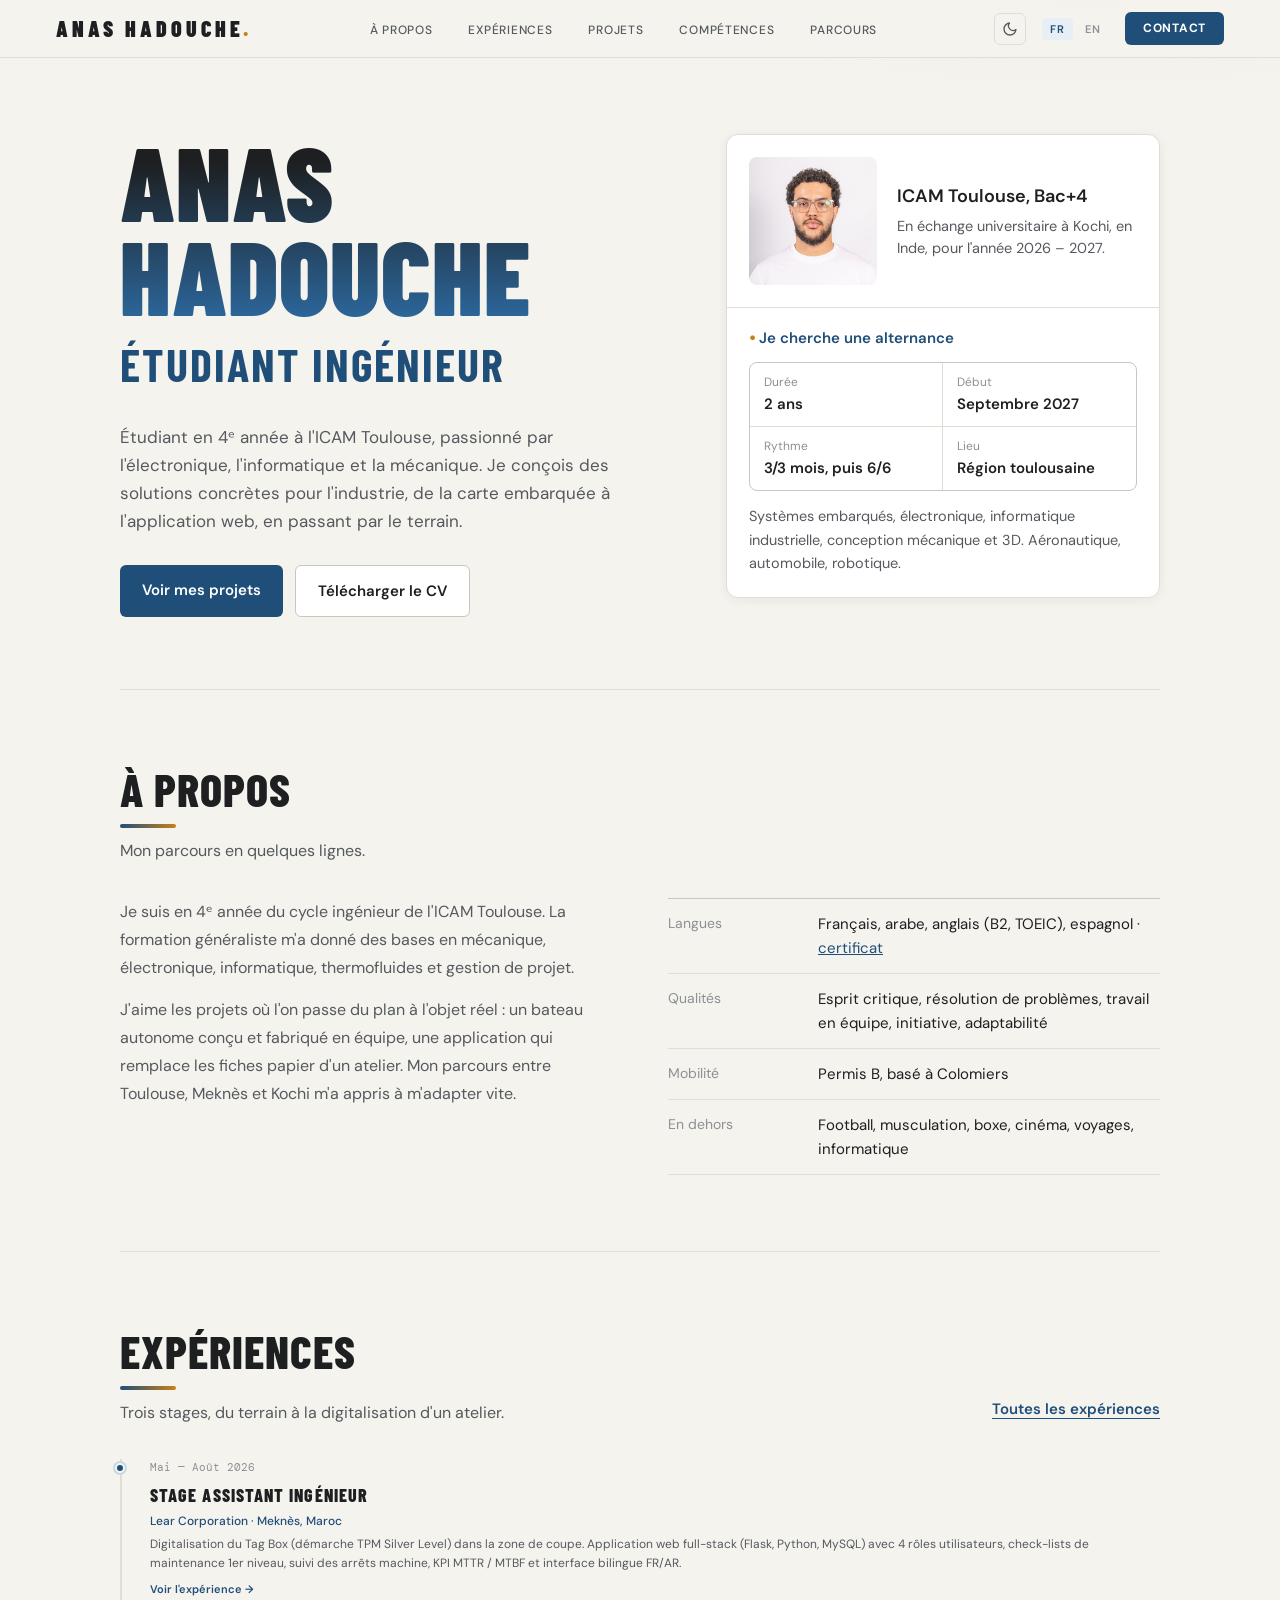
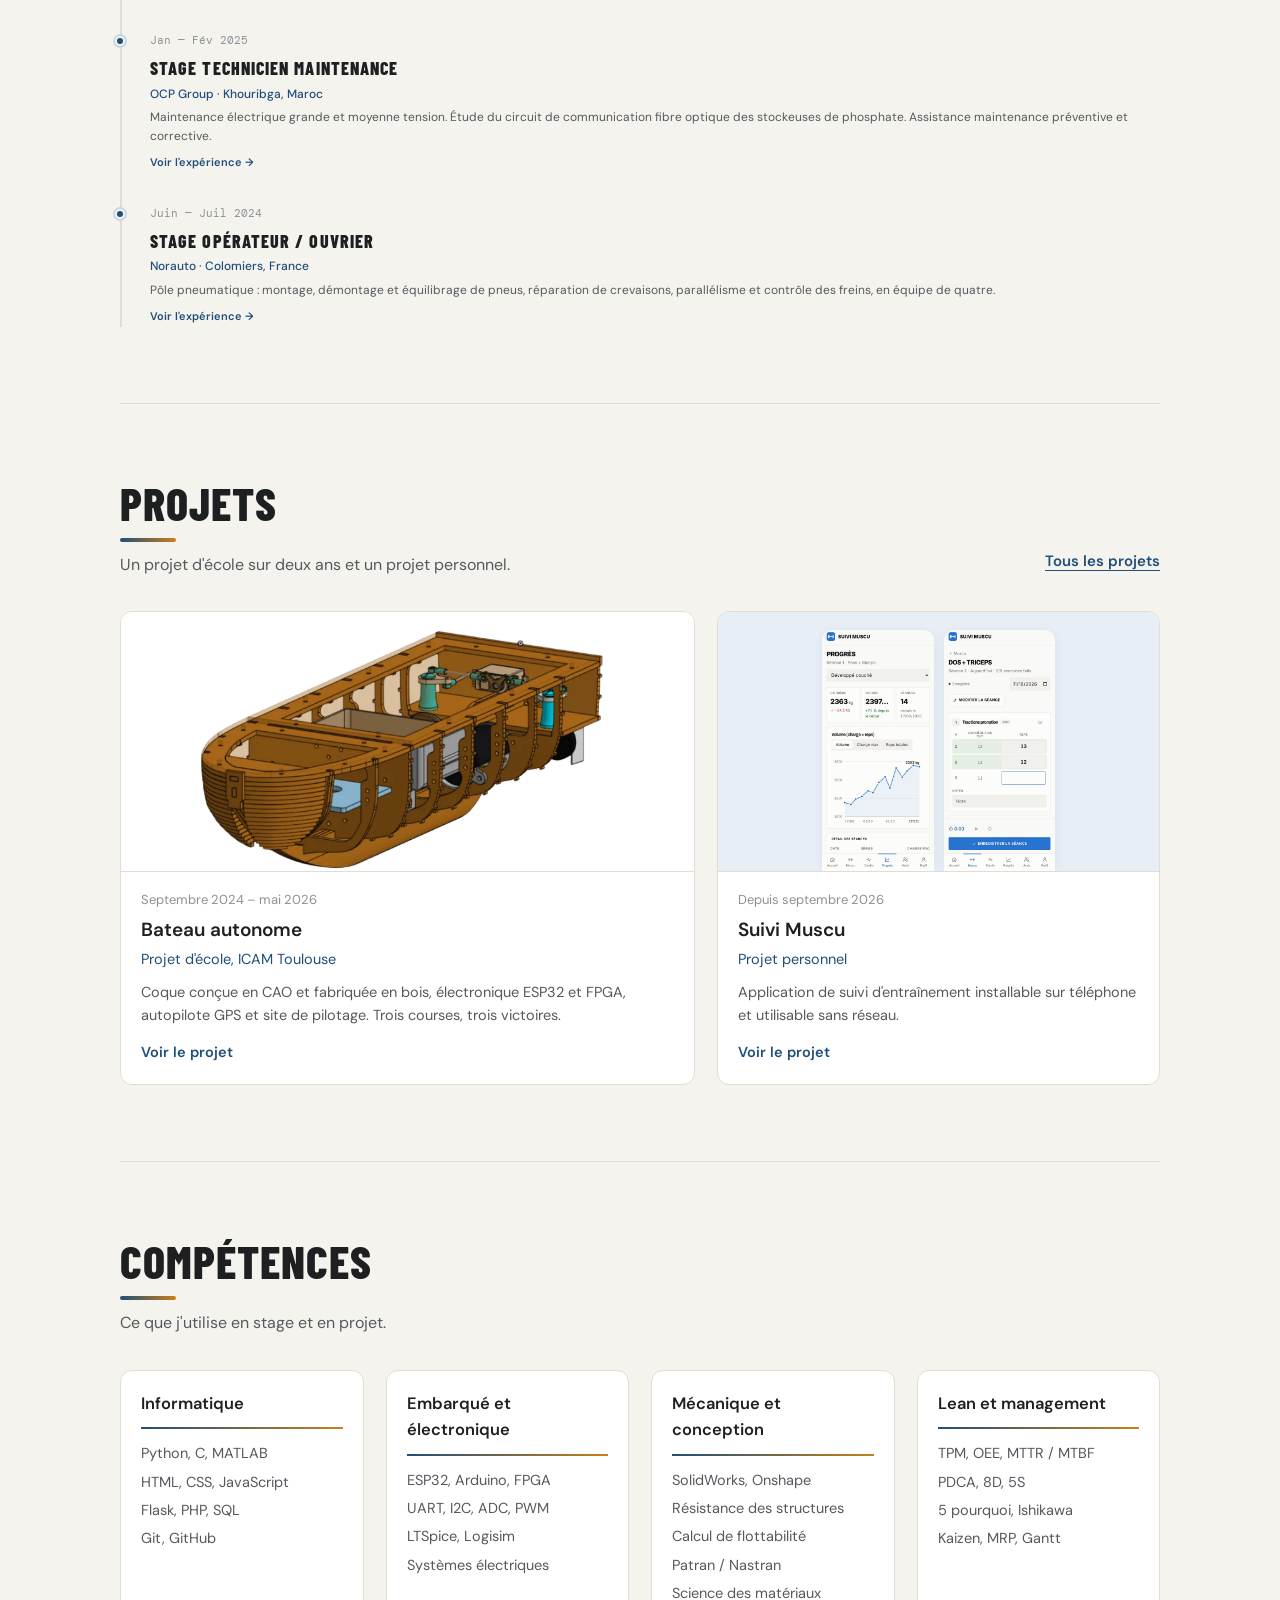
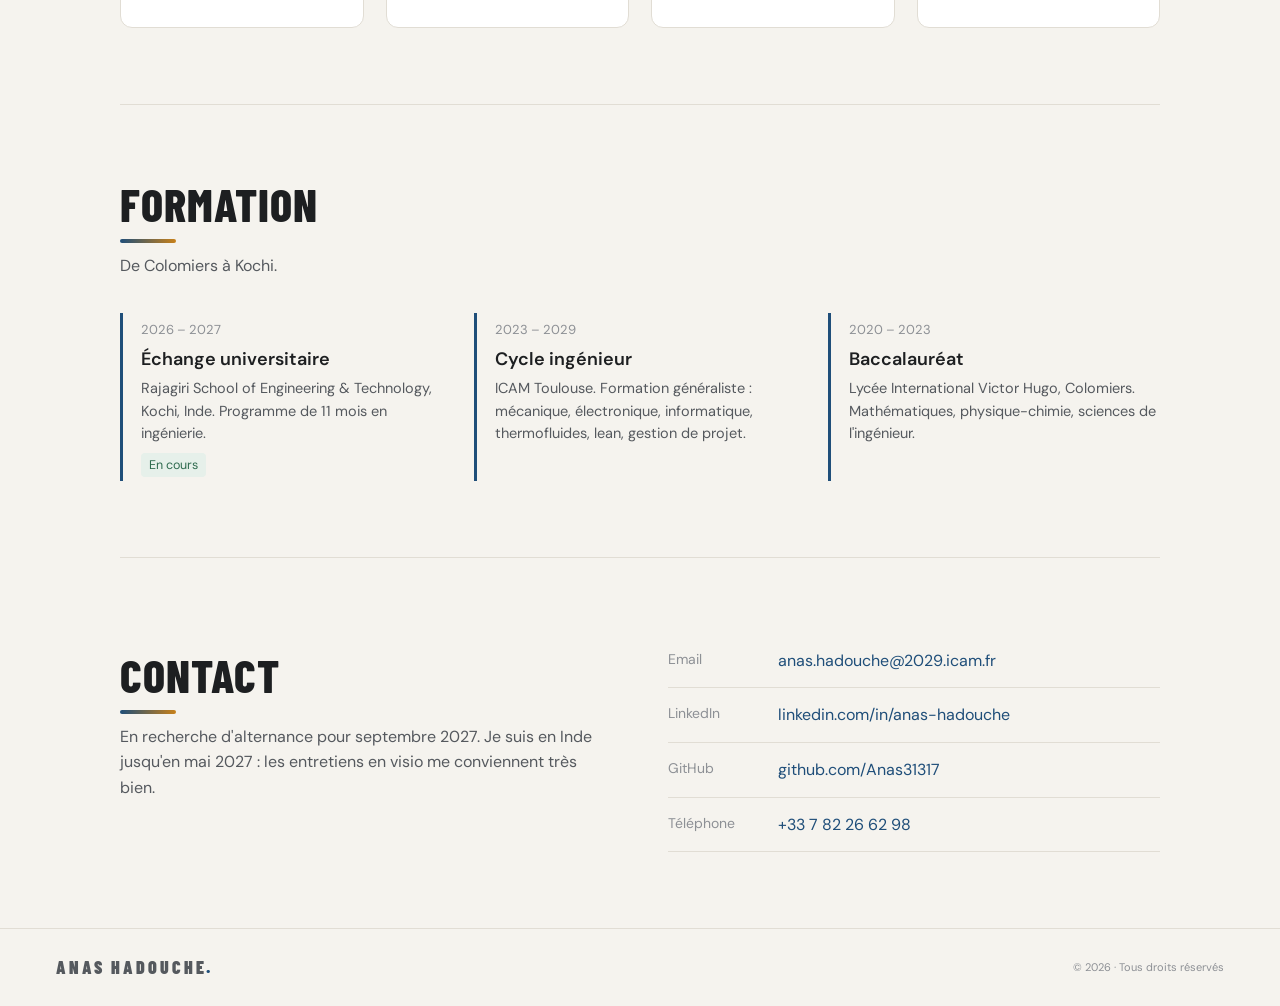
==== docs/index.html @ 3085130a "Accueil : nouvelle version de la feuille de style" ====
<!DOCTYPE html>
<html lang="fr">
<head>
  <meta charset="UTF-8">
  <meta name="viewport" content="width=device-width, initial-scale=1.0">
  <meta name="description" content="Portfolio d'Anas Hadouche — Étudiant ingénieur ICAM Toulouse, spécialisé en systèmes industriels, électronique embarquée et développement web.">
  <title>Anas Hadouche — Portfolio</title>
  <link rel="stylesheet" href="assets/style.css?v=202611180908">
  <script src="assets/theme.js?v=202611180908"></script>
</head>
<body>

<!-- ══════════════════════════════════════════
     NAV
══════════════════════════════════════════ -->
<nav>
  <a href="index.html" class="nav-logo">ANAS HADOUCHE<em>.</em></a>
  <ul class="nav-links">
    <li><a href="#about"    data-fr="À propos"     data-en="About">À propos</a></li>
    <li><a href="experiences.html" data-fr="Expériences" data-en="Experience">Expériences</a></li>
    <li><a href="projects.html" data-fr="Projets"  data-en="Projects">Projets</a></li>
    <li><a href="#skills"   data-fr="Compétences"  data-en="Skills">Compétences</a></li>
    <li><a href="#parcours" data-fr="Parcours"      data-en="Background">Parcours</a></li>
  </ul>
  <div class="nav-right">
    <button class="nav-theme" type="button" onclick="toggleTheme()" aria-label="Mode clair ou sombre" title="Mode clair / sombre">
      <svg class="i-moon" width="16" height="16" viewBox="0 0 24 24" fill="none" stroke="currentColor" stroke-width="2" stroke-linecap="round" stroke-linejoin="round" aria-hidden="true"><path d="M21 12.8A9 9 0 1 1 11.2 3a7 7 0 0 0 9.8 9.8z"/></svg>
      <svg class="i-sun" width="16" height="16" viewBox="0 0 24 24" fill="none" stroke="currentColor" stroke-width="2" stroke-linecap="round" stroke-linejoin="round" aria-hidden="true"><circle cx="12" cy="12" r="4"/><path d="M12 2v2M12 20v2M4.9 4.9l1.4 1.4M17.7 17.7l1.4 1.4M2 12h2M20 12h2M4.9 19.1l1.4-1.4M17.7 6.3l1.4-1.4"/></svg>
    </button>
    <div class="nav-lang">
      <button class="active" onclick="setLang('fr')">FR</button>
      <button onclick="setLang('en')">EN</button>
    </div>
    <a href="#contact" class="nav-cta" data-fr="Contact" data-en="Contact">Contact</a>
  </div>
</nav>


<!-- ══════════════════════════════════════════
     HERO
══════════════════════════════════════════ -->
<div class="p-wrap">
  <header class="p-hero">
    <div>
      <h1 class="p-name">ANAS<br>HADOUCHE</h1>
      <div class="p-role" data-fr="ÉTUDIANT INGÉNIEUR" data-en="ENGINEERING STUDENT">ÉTUDIANT INGÉNIEUR</div>
      <p class="p-desc" data-fr="Étudiant en 4ᵉ année à l'ICAM Toulouse, passionné par l'électronique, l'informatique et la mécanique. Je conçois des solutions concrètes pour l'industrie, de la carte embarquée à l'application web, en passant par le terrain." data-en="4th-year engineering student at ICAM Toulouse, passionate about electronics, IT and mechanical engineering. I build practical solutions for industry, from embedded boards to web applications and hands-on fieldwork.">Étudiant en 4ᵉ année à l'ICAM Toulouse, passionné par l'électronique, l'informatique et la mécanique. Je conçois des solutions concrètes pour l'industrie, de la carte embarquée à l'application web, en passant par le terrain.</p>
      <div class="p-btns">
        <a class="p-btn main" href="#projets" data-fr="Voir mes projets" data-en="See my projects">Voir mes projets</a>
        <a class="p-btn sec" href="assets/pdf/cv_anas_hadouche.pdf" download data-fr="Télécharger le CV" data-en="Download CV">Télécharger le CV</a>
      </div>
    </div>

    <aside class="p-card">
      <div class="p-card-top">
        <img src="assets/img/picture_anas_hadouche.png" alt="Anas Hadouche">
        <div>
          <h3 data-fr="ICAM Toulouse, Bac+4" data-en="ICAM Toulouse, 4th year">ICAM Toulouse, Bac+4</h3>
          <p data-fr="En échange universitaire à Kochi, en Inde, pour l'année 2026 – 2027." data-en="On a university exchange in Kochi, India, for the 2026 – 2027 academic year.">En échange universitaire à Kochi, en Inde, pour l'année 2026 – 2027.</p>
        </div>
      </div>
      <div class="p-search">
        <h4 data-fr="Je cherche une alternance" data-en="Looking for a work-study position">Je cherche une alternance</h4>
        <div class="p-specs">
          <div><small data-fr="Durée" data-en="Duration">Durée</small><b data-fr="2 ans" data-en="2 years">2 ans</b></div>
          <div><small data-fr="Début" data-en="Start">Début</small><b data-fr="Septembre 2027" data-en="September 2027">Septembre 2027</b></div>
          <div><small data-fr="Rythme" data-en="Rhythm">Rythme</small><b data-fr="3/3 mois, puis 6/6" data-en="3/3 months, then 6/6">3/3 mois, puis 6/6</b></div>
          <div><small data-fr="Lieu" data-en="Location">Lieu</small><b data-fr="Région toulousaine" data-en="Toulouse area">Région toulousaine</b></div>
        </div>
        <p class="p-domains" data-fr="Systèmes embarqués, électronique, informatique industrielle, conception mécanique et 3D. Aéronautique, automobile, robotique." data-en="Embedded systems, electronics, industrial IT, mechanical design and 3D modelling. Aerospace, automotive, robotics.">Systèmes embarqués, électronique, informatique industrielle, conception mécanique et 3D. Aéronautique, automobile, robotique.</p>
      </div>
    </aside>
  </header>

  <!-- À PROPOS -->
  <section class="p-sec" id="about">
    <h2 data-fr="À PROPOS" data-en="ABOUT ME">À PROPOS</h2>
    <p class="lead" data-fr="Mon parcours en quelques lignes." data-en="My background in a few lines.">Mon parcours en quelques lignes.</p>
    <div class="p-about">
      <div>
        <p data-fr="Je suis en 4ᵉ année du cycle ingénieur de l'ICAM Toulouse. La formation généraliste m'a donné des bases en mécanique, électronique, informatique, thermofluides et gestion de projet." data-en="I am in the 4th year of the engineering programme at ICAM Toulouse. This general engineering course has given me foundations in mechanics, electronics, IT, thermo-fluids and project management.">Je suis en 4ᵉ année du cycle ingénieur de l'ICAM Toulouse. La formation généraliste m'a donné des bases en mécanique, électronique, informatique, thermofluides et gestion de projet.</p>
        <p data-fr="J'aime les projets où l'on passe du plan à l'objet réel : un bateau autonome conçu et fabriqué en équipe, une application qui remplace les fiches papier d'un atelier. Mon parcours entre Toulouse, Meknès et Kochi m'a appris à m'adapter vite." data-en="I enjoy projects that go from the drawing to the real object: an autonomous boat designed and built as a team, an app that replaces the paper forms of a workshop. Living between Toulouse, Meknès and Kochi has taught me to adapt quickly.">J'aime les projets où l'on passe du plan à l'objet réel : un bateau autonome conçu et fabriqué en équipe, une application qui remplace les fiches papier d'un atelier. Mon parcours entre Toulouse, Meknès et Kochi m'a appris à m'adapter vite.</p>
      </div>
      <div class="p-facts">
        <div><small data-fr="Langues" data-en="Languages">Langues</small><span><span data-fr="Français, arabe, anglais (B2, TOEIC), espagnol" data-en="French, Arabic, English (B2, TOEIC), Spanish">Français, arabe, anglais (B2, TOEIC), espagnol</span> · <a href="assets/pdf/toeic_anas_hadouche.pdf" target="_blank" rel="noopener" data-fr="certificat" data-en="certificate">certificat</a></span></div>
        <div><small data-fr="Qualités" data-en="Strengths">Qualités</small><span data-fr="Esprit critique, résolution de problèmes, travail en équipe, initiative, adaptabilité" data-en="Critical thinking, problem-solving, teamwork, initiative, adaptability">Esprit critique, résolution de problèmes, travail en équipe, initiative, adaptabilité</span></div>
        <div><small data-fr="Mobilité" data-en="Mobility">Mobilité</small><span data-fr="Permis B, basé à Colomiers" data-en="Driving licence, based in Colomiers">Permis B, basé à Colomiers</span></div>
        <div><small data-fr="En dehors" data-en="Outside work">En dehors</small><span data-fr="Football, musculation, boxe, cinéma, voyages, informatique" data-en="Football, weight training, boxing, cinema, travel, computing">Football, musculation, boxe, cinéma, voyages, informatique</span></div>
      </div>
    </div>
  </section>

  <!-- EXPÉRIENCES -->
  <section class="p-sec" id="experiences">
    <div class="p-sec-head">
      <div><h2 data-fr="EXPÉRIENCES" data-en="EXPERIENCE">EXPÉRIENCES</h2><p class="lead" data-fr="Trois stages, du terrain à la digitalisation d'un atelier." data-en="Three internships, from the shop floor to digitalising a workshop.">Trois stages, du terrain à la digitalisation d'un atelier.</p></div>
      <a class="p-more" href="experiences.html" data-fr="Toutes les expériences" data-en="All experiences">Toutes les expériences</a>
    </div>
    <div class="timeline">

    <div class="tl-item">
      <div class="tl-dot"></div>
      <div class="tl-date" data-fr="Mai — Août 2026" data-en="May — August 2026">Mai — Août 2026</div>
      <div class="tl-title" data-fr="Stage assistant ingénieur" data-en="Assistant Engineer Internship">Stage assistant ingénieur</div>
      <div class="tl-org"><a href="https://www.lear.com/" target="_blank" rel="noopener" class="tl-org-link">Lear Corporation</a> · Meknès, Maroc</div>
      <div class="tl-desc" data-fr="Digitalisation du Tag Box (démarche TPM Silver Level) dans la zone de coupe. Application web full-stack (Flask, Python, MySQL) avec 4 rôles utilisateurs, check-lists de maintenance 1er niveau, suivi des arrêts machine, KPI MTTR / MTBF et interface bilingue FR/AR." data-en="Tag Box digitalisation (TPM Silver Level) in the cutting zone. Full-stack web app (Flask, Python, MySQL) with 4 user roles, first-level maintenance checklists, machine downtime tracking, MTTR / MTBF KPIs and a bilingual FR/AR interface.">Digitalisation du Tag Box (démarche TPM Silver Level) dans la zone de coupe. Application web full-stack (Flask, Python, MySQL) avec 4 rôles utilisateurs, check-lists de maintenance 1er niveau, suivi des arrêts machine, KPI MTTR / MTBF et interface bilingue FR/AR.</div>
      <a href="projects/tag-box.html" class="tl-link" data-fr="Voir l'expérience →" data-en="See experience →">Voir l'expérience →</a>
    </div>

    <div class="tl-item">
      <div class="tl-dot"></div>
      <div class="tl-date" data-fr="Jan — Fév 2025" data-en="Jan — Feb 2025">Jan — Fév 2025</div>
      <div class="tl-title" data-fr="Stage technicien maintenance" data-en="Maintenance Technician Internship">Stage technicien maintenance</div>
      <div class="tl-org"><a href="https://www.ocpgroup.ma/" target="_blank" rel="noopener" class="tl-org-link">OCP Group</a> · Khouribga, Maroc</div>
      <div class="tl-desc" data-fr="Maintenance électrique grande et moyenne tension. Étude du circuit de communication fibre optique des stockeuses de phosphate. Assistance maintenance préventive et corrective." data-en="High and medium voltage electrical maintenance. Study of the fibre-optic communication circuit for phosphate storage facilities. Preventive and corrective maintenance support.">Maintenance électrique grande et moyenne tension. Étude du circuit de communication fibre optique des stockeuses de phosphate. Assistance maintenance préventive et corrective.</div>
      <a href="projects/ocp.html" class="tl-link" data-fr="Voir l'expérience →" data-en="See experience →">Voir l'expérience →</a>
    </div>

    <div class="tl-item">
      <div class="tl-dot"></div>
      <div class="tl-date" data-fr="Juin — Juil 2024" data-en="Jun — Jul 2024">Juin — Juil 2024</div>
      <div class="tl-title" data-fr="Stage opérateur / ouvrier" data-en="Operator / Worker Internship">Stage opérateur / ouvrier</div>
      <div class="tl-org"><a href="https://www.norauto.fr/" target="_blank" rel="noopener" class="tl-org-link">Norauto</a> · Colomiers, France</div>
      <div class="tl-desc" data-fr="Pôle pneumatique : montage, démontage et équilibrage de pneus, réparation de crevaisons, parallélisme et contrôle des freins, en équipe de quatre." data-en="Tyre department: fitting, removing and balancing tyres, puncture repairs, wheel alignment and brake checks, in a team of four.">Pôle pneumatique : montage, démontage et équilibrage de pneus, réparation de crevaisons, parallélisme et contrôle des freins, en équipe de quatre.</div>
      <a href="projects/norauto.html" class="tl-link" data-fr="Voir l'expérience →" data-en="See experience →">Voir l'expérience →</a>
    </div>

  </div>
  </section>

  <!-- PROJETS -->
  <section class="p-sec" id="projets">
    <div class="p-sec-head">
      <div><h2 data-fr="PROJETS" data-en="PROJECTS">PROJETS</h2><p class="lead" data-fr="Un projet d'école sur deux ans et un projet personnel." data-en="A two-year school project and a personal project.">Un projet d'école sur deux ans et un projet personnel.</p></div>
      <a class="p-more" href="projects.html" data-fr="Tous les projets" data-en="All projects">Tous les projets</a>
    </div>
    <div class="p-grid two">
      <a class="p-item" href="projects/bateau.html">
        <div class="img img-cao"><img src="assets/img/bateau/boat_cao_skeleton_full.png" alt="Modèle CAO du bateau autonome"></div>
        <div class="body">
          <span class="date" data-fr="Septembre 2024 – mai 2026" data-en="September 2024 – May 2026">Septembre 2024 – mai 2026</span>
          <h3>Bateau autonome</h3>
          <span class="org" data-fr="Projet d'école, ICAM Toulouse" data-en="School project, ICAM Toulouse">Projet d'école, ICAM Toulouse</span>
          <p data-fr="Coque conçue en CAO et fabriquée en bois, électronique ESP32 et FPGA, autopilote GPS et site de pilotage. Trois courses, trois victoires." data-en="Hull designed in CAD and built in wood, ESP32 and FPGA electronics, GPS autopilot and control website. Three races, three wins.">Coque conçue en CAO et fabriquée en bois, électronique ESP32 et FPGA, autopilote GPS et site de pilotage. Trois courses, trois victoires.</p>
          <span class="go" data-fr="Voir le projet" data-en="See the project">Voir le projet</span>
        </div>
      </a>
      <a class="p-item" href="projects/suivi-muscu.html">
        <div class="img img-phones"><img src="assets/img/muscu/muscu_progression.jpg" alt="Écran de progression de Suivi Muscu"><img src="assets/img/muscu/muscu_seance.jpg" alt="Écran de séance de Suivi Muscu"></div>
        <div class="body">
          <span class="date" data-fr="Depuis septembre 2026" data-en="Since September 2026">Depuis septembre 2026</span>
          <h3>Suivi Muscu</h3>
          <span class="org" data-fr="Projet personnel" data-en="Personal project">Projet personnel</span>
          <p data-fr="Application de suivi d'entraînement installable sur téléphone et utilisable sans réseau." data-en="Workout tracking app that installs on a phone and works offline.">Application de suivi d'entraînement installable sur téléphone et utilisable sans réseau.</p>
          <span class="go" data-fr="Voir le projet" data-en="See the project">Voir le projet</span>
        </div>
      </a>
    </div>
  </section>

  <!-- COMPÉTENCES -->
  <section class="p-sec" id="skills">
    <h2 data-fr="COMPÉTENCES" data-en="SKILLS">COMPÉTENCES</h2>
    <p class="lead" data-fr="Ce que j'utilise en stage et en projet." data-en="What I use in internships and projects.">Ce que j'utilise en stage et en projet.</p>
    <div class="p-skills">
      <div class="p-skill"><h3 data-fr="Informatique" data-en="Computing">Informatique</h3><ul><li>Python, C, MATLAB</li><li>HTML, CSS, JavaScript</li><li>Flask, PHP, SQL</li><li>Git, GitHub</li></ul></div>
      <div class="p-skill"><h3 data-fr="Embarqué et électronique" data-en="Embedded and electronics">Embarqué et électronique</h3><ul><li>ESP32, Arduino, FPGA</li><li>UART, I2C, ADC, PWM</li><li>LTSpice, Logisim</li><li data-fr="Systèmes électriques" data-en="Electrical systems">Systèmes électriques</li></ul></div>
      <div class="p-skill"><h3 data-fr="Mécanique et conception" data-en="Mechanics and design">Mécanique et conception</h3><ul><li>SolidWorks, Onshape</li><li data-fr="Résistance des structures" data-en="Structural analysis">Résistance des structures</li><li data-fr="Calcul de flottabilité" data-en="Buoyancy calculation">Calcul de flottabilité</li><li>Patran / Nastran</li><li data-fr="Science des matériaux" data-en="Materials science">Science des matériaux</li></ul></div>
      <div class="p-skill"><h3 data-fr="Lean et management" data-en="Lean and management">Lean et management</h3><ul><li>TPM, OEE, MTTR / MTBF</li><li>PDCA, 8D, 5S</li><li data-fr="5 pourquoi, Ishikawa" data-en="5 Whys, Ishikawa">5 pourquoi, Ishikawa</li><li>Kaizen, MRP, Gantt</li></ul></div>
    </div>
  </section>

  <!-- FORMATION -->
  <section class="p-sec" id="parcours">
    <h2 data-fr="FORMATION" data-en="EDUCATION">FORMATION</h2>
    <p class="lead" data-fr="De Colomiers à Kochi." data-en="From Colomiers to Kochi.">De Colomiers à Kochi.</p>
    <div class="p-edu">
      <div><span class="date">2026 – 2027</span><h3 data-fr="Échange universitaire" data-en="University exchange">Échange universitaire</h3><p data-fr="Rajagiri School of Engineering &amp; Technology, Kochi, Inde. Programme de 11 mois en ingénierie." data-en="Rajagiri School of Engineering &amp; Technology, Kochi, India. 11-month engineering programme.">Rajagiri School of Engineering &amp; Technology, Kochi, Inde. Programme de 11 mois en ingénierie.</p><span class="now" data-fr="En cours" data-en="Ongoing">En cours</span></div>
      <div><span class="date">2023 – 2029</span><h3 data-fr="Cycle ingénieur" data-en="Engineering degree">Cycle ingénieur</h3><p data-fr="ICAM Toulouse. Formation généraliste : mécanique, électronique, informatique, thermofluides, lean, gestion de projet." data-en="ICAM Toulouse. General engineering: mechanics, electronics, IT, thermo-fluids, lean, project management.">ICAM Toulouse. Formation généraliste : mécanique, électronique, informatique, thermofluides, lean, gestion de projet.</p></div>
      <div><span class="date">2020 – 2023</span><h3 data-fr="Baccalauréat" data-en="Baccalaureate">Baccalauréat</h3><p data-fr="Lycée International Victor Hugo, Colomiers. Mathématiques, physique-chimie, sciences de l'ingénieur." data-en="Lycée International Victor Hugo, Colomiers. Maths, physics-chemistry, engineering science.">Lycée International Victor Hugo, Colomiers. Mathématiques, physique-chimie, sciences de l'ingénieur.</p></div>
    </div>
  </section>

  <!-- CONTACT -->
  <section class="p-sec" id="contact">
    <div class="p-contact">
      <div><h2 data-fr="CONTACT" data-en="CONTACT">CONTACT</h2><p class="lead" data-fr="En recherche d'alternance pour septembre 2027. Je suis en Inde jusqu'en mai 2027 : les entretiens en visio me conviennent très bien." data-en="Looking for a work-study position from September 2027. I am in India until May 2027, so video interviews suit me perfectly.">En recherche d'alternance pour septembre 2027. Je suis en Inde jusqu'en mai 2027 : les entretiens en visio me conviennent très bien.</p></div>
      <ul>
        <li><small>Email</small><a href="mailto:anas.hadouche@2029.icam.fr">anas.hadouche@2029.icam.fr</a></li>
        <li><small>LinkedIn</small><a href="https://www.linkedin.com/in/anas-hadouche/" target="_blank" rel="noopener">linkedin.com/in/anas-hadouche</a></li>
        <li><small>GitHub</small><a href="https://github.com/Anas31317" target="_blank" rel="noopener">github.com/Anas31317</a></li>
        <li><small data-fr="Téléphone" data-en="Phone">Téléphone</small><a href="tel:+33782266298">+33 7 82 26 62 98</a></li>
      </ul>
    </div>
  </section>
</div>


<!-- ══════════════════════════════════════════
     FOOTER
══════════════════════════════════════════ -->
<footer>
  <div class="footer-logo">ANAS HADOUCHE<span>.</span></div>
  <div class="footer-copy" data-fr="© 2026 · Tous droits réservés" data-en="© 2026 · All rights reserved">© 2026 · Tous droits réservés</div>
</footer>


<!-- ══════════════════════════════════════════
     JS — LANGUE BILINGUE FR/EN
══════════════════════════════════════════ -->
<script>
  let currentLang = 'fr';

  function setLang(lang) {
    currentLang = lang;
    document.querySelectorAll('[data-' + lang + ']').forEach(el => {
      el.textContent = el.getAttribute('data-' + lang);
    });
    document.querySelectorAll('.nav-lang button').forEach(btn => {
      btn.classList.toggle('active', btn.textContent.toLowerCase() === lang);
    });
    document.documentElement.lang = lang;
  }
  setLang('fr');
  // À l'ouverture sans ancre (#...), toujours afficher le haut de la page
  if ('scrollRestoration' in history) history.scrollRestoration = 'manual';
  if (!location.hash) window.scrollTo(0, 0);
</script>

</body>
</html>
---- docs/assets/style.css ----
/* ============================================================
   ANAS HADOUCHE — PORTFOLIO
   Style V3 : Barlow Condensed 900 + DM Sans + fond crème
   ============================================================ */

@import url('https://fonts.googleapis.com/css2?family=Barlow+Condensed:wght@400;500;600;700;800;900&family=DM+Sans:ital,wght@0,300;0,400;0,500;0,600;1,300&family=DM+Mono:wght@400;500&display=swap');

/* ── RESET & ROOT ── */
*, *::before, *::after { margin: 0; padding: 0; box-sizing: border-box; }

:root {
  /* Neutres chauds (papier) */
  --bg:       #f5f3ee;
  --surface:  #ffffff;
  --surface2: #efece5;
  --border:   #e1ddd4;
  --border-s: #cbc6bb;
  --text:     #1d1f21;
  --text-2:   #55595e;
  --text-3:   #8d9095;
  /* Un seul accent : bleu acier */
  --accent:   #1f4e79;
  --accent-l: #e7eef5;
  --accent-m: #c9d8e7;
  --accent-t: rgba(31,78,121,0.07);
  /* Statut uniquement */
  --ok:       #2f6b4f;
  --ok-l:     #e6f0ea;
  --radius:   10px;
  --radius-s: 6px;
  --shadow:   0 2px 12px rgba(29,31,33,0.06);
  --nav-bg:   rgba(245,243,238,0.94);
  --on-accent: #fff;
  --ok-b:     #cfe2d6;
  /* touche chaude (ambre) et dégradé du nom, déclinés dans les deux modes */
  --accent-2: #c8811a;
  --name-grad: linear-gradient(180deg, #1d1f21 15%, #2c679c 100%);
  --glow:     rgba(31,78,121,0.10);
}

/* Mode sombre (activé par assets/theme.js) */
[data-theme="dark"] {
  color-scheme: dark;
  --bg:       #0c1522;
  --surface:  #122033;
  --surface2: #182a40;
  --border:   #223551;
  --border-s: #31496b;
  --text:     #f3efe6;
  --text-2:   #bcc6d3;
  --text-3:   #8a9ab0;
  --accent:   #6fb1f2;
  --accent-l: rgba(111,177,242,0.14);
  --accent-m: rgba(111,177,242,0.38);
  --accent-t: rgba(111,177,242,0.09);
  --ok:       #6fc196;
  --ok-l:     rgba(111,193,150,0.12);
  --ok-b:     rgba(111,193,150,0.30);
  --shadow:   0 4px 22px rgba(0,0,0,0.45);
  --nav-bg:   rgba(12,21,34,0.88);
  --on-accent: #0a1420;
  --accent-2: #f2c66d;
  --name-grad: linear-gradient(180deg, #ffffff 10%, #8fc3f5 100%);
  --glow:     rgba(111,177,242,0.16);
}

html { scroll-behavior: smooth; }

body {
  font-family: 'DM Sans', sans-serif;
  background: var(--bg);
  color: var(--text);
  font-size: 15px;
  line-height: 1.6;
  -webkit-font-smoothing: antialiased;
}

/* ── NAV ── */
nav {
  position: sticky; top: 0; z-index: 100;
  background: var(--nav-bg);
  backdrop-filter: blur(10px);
  border-bottom: 1px solid var(--border);
  padding: 0 56px; height: 58px;
  display: flex; align-items: center; justify-content: space-between;
}
.nav-logo {
  font-family: 'Barlow Condensed', sans-serif;
  font-weight: 900; font-size: 22px;
  letter-spacing: 0.18em; text-transform: uppercase;
  color: var(--text); text-decoration: none;
}
.nav-logo em { color: var(--accent); font-style: normal; }
.nav-links { display: flex; gap: 36px; list-style: none; }
.nav-links a {
  font-size: 12px; font-weight: 500;
  letter-spacing: 0.06em; text-transform: uppercase;
  color: var(--text-2); text-decoration: none;
  transition: color 0.15s;
}
.nav-links a:hover { color: var(--text); }
.nav-right { display: flex; align-items: center; gap: 16px; }
.nav-lang { display: flex; gap: 4px; }
.nav-theme {
  display: flex; align-items: center; justify-content: center;
  width: 32px; height: 32px; border-radius: 6px; cursor: pointer;
  background: none; border: 1px solid var(--border); color: var(--text-2);
  transition: color 0.15s, border-color 0.15s;
}
.nav-theme:hover { color: var(--accent); border-color: var(--accent-m); }
.nav-theme:focus-visible { outline: 2px solid var(--accent); outline-offset: 2px; }
.nav-theme .i-sun { display: none; }
[data-theme="dark"] .nav-theme .i-sun { display: block; }
[data-theme="dark"] .nav-theme .i-moon { display: none; }
.nav-lang button {
  background: none; border: none; cursor: pointer;
  padding: 4px 8px; border-radius: 4px;
  color: var(--text-3); font-family: 'DM Sans', sans-serif;
  font-size: 11px; font-weight: 600; letter-spacing: 0.08em;
  text-transform: uppercase; transition: color 0.15s, background 0.15s;
}
.nav-lang button.active,
.nav-lang button:hover { color: var(--accent); background: var(--accent-l); }
.nav-gh {
  display: flex; align-items: center; gap: 5px;
  font-size: 12px; font-weight: 500;
  letter-spacing: 0.06em; text-transform: uppercase;
  color: var(--text-2); text-decoration: none;
  transition: color 0.15s;
}
.nav-gh:hover { color: var(--text); }
.nav-gh svg { opacity: 0.7; }
.nav-cta {
  font-size: 12px; font-weight: 700;
  letter-spacing: 0.06em; text-transform: uppercase;
  padding: 7px 18px; background: var(--accent); color: var(--on-accent);
  border-radius: var(--radius-s); text-decoration: none;
  transition: opacity 0.15s;
}
.nav-cta:hover { opacity: 0.88; }

/* ── HERO ── */
.hero {
  padding: 72px 56px 64px;
  display: grid; grid-template-columns: 1fr 420px;
  gap: 48px; align-items: start;
  max-width: 1100px; margin: 0 auto;
}
.hero-eyebrow {
  font-size: 12px; font-weight: 600;
  letter-spacing: 0.12em; text-transform: uppercase;
  color: var(--accent); margin-bottom: 18px;
}
.hero-name {
  font-family: 'Barlow Condensed', sans-serif;
  font-weight: 900; font-size: clamp(44px, 8vw, 100px);
  line-height: 0.9; letter-spacing: 0.03em;
  text-transform: uppercase; color: var(--text); margin-bottom: 20px;
}
.hero-name .accent {
  color: var(--accent); display: block;
  font-size: clamp(40px, 5.5vw, 68px);
  letter-spacing: 0.08em; font-weight: 700;
}
.hero-left { min-width: 0; }
.hero-desc {
  font-size: 15px; color: var(--text-2);
  font-weight: 300; line-height: 1.75;
  max-width: 460px; margin-bottom: 28px;
}
.hero-trail {
  display: flex; align-items: center; gap: 6px;
  font-size: 11px; color: var(--text-3);
  margin-bottom: 36px; font-family: 'DM Mono', monospace;
}
.hero-trail strong { color: var(--text-2); font-weight: 500; }
.hero-trail .arrow { color: var(--accent); }
.hero-search {
  border-left: 3px solid var(--accent); background: var(--accent-l);
  border-radius: 0 var(--radius-s) var(--radius-s) 0;
  padding: 12px 16px; margin: -12px 0 28px; max-width: 480px;
}
.hero-search-label {
  font-size: 11px; font-weight: 700; letter-spacing: 0.1em;
  text-transform: uppercase; color: var(--accent); margin-bottom: 4px;
}
.hero-search p { font-size: 13px; color: var(--text-2); line-height: 1.6; }
.hero-btns { display: flex; gap: 12px; }
.btn-primary {
  padding: 11px 24px; background: var(--accent); color: var(--on-accent);
  border: none; border-radius: 7px;
  font-size: 12px; font-weight: 700;
  letter-spacing: 0.06em; text-transform: uppercase;
  font-family: 'DM Sans', sans-serif; cursor: pointer;
  transition: opacity 0.15s; text-decoration: none; display: inline-block;
}
.btn-primary:hover { opacity: 0.88; }
.btn-secondary {
  padding: 11px 24px; background: var(--surface); color: var(--text-2);
  border: 1px solid var(--border-s); border-radius: 7px;
  font-size: 12px; font-weight: 700;
  letter-spacing: 0.06em; text-transform: uppercase;
  font-family: 'DM Sans', sans-serif; cursor: pointer;
  transition: border-color 0.15s, color 0.15s; text-decoration: none; display: inline-block;
}
.btn-secondary:hover { border-color: var(--accent); color: var(--accent); }

/* ── HERO PANEL ── */
.hero-panel {
  background: var(--surface); border: 1px solid var(--border);
  border-radius: 14px; padding: 24px; margin-top: 8px;
}
.panel-label {
  font-size: 10px; font-weight: 700;
  letter-spacing: 0.14em; text-transform: uppercase;
  color: var(--text-3); margin-bottom: 14px;
}
.panel-stats { display: grid; grid-template-columns: 1fr 1fr; gap: 10px; margin-bottom: 18px; }
.pstat { background: var(--bg); border-radius: 8px; padding: 12px 14px; }
.pstat-val {
  font-family: 'Barlow Condensed', sans-serif;
  font-weight: 900; font-size: 26px;
  letter-spacing: 0.04em; color: var(--text); line-height: 1; margin-bottom: 2px;
}
.pstat-val span { color: var(--accent); }
.pstat-lab { font-size: 10px; color: var(--text-3); letter-spacing: 0.04em; }
.panel-divider { height: 1px; background: var(--border); margin-bottom: 14px; }
.panel-tags { display: flex; flex-wrap: wrap; gap: 6px; }

/* ── TAGS / BADGES ── */
.tag {
  font-size: 10px; font-weight: 700;
  letter-spacing: 0.06em; text-transform: uppercase;
  padding: 4px 10px; border-radius: 5px; border: 1px solid var(--border);
  background: var(--surface2); color: var(--text-2);
}
.tag-accent { background: var(--accent-l); color: var(--accent); border-color: var(--accent-m); }

/* ── SECTIONS ── */
.full-divider { border: none; border-top: 1px solid var(--border); margin: 0 56px; }
.section-wrap { max-width: 1100px; margin: 0 auto; padding: 64px 56px; }
.section-header { display: flex; align-items: baseline; gap: 14px; margin-bottom: 36px; }
.section-title {
  font-family: 'Barlow Condensed', sans-serif;
  font-weight: 900; font-size: 36px;
  letter-spacing: 0.06em; text-transform: uppercase; color: var(--text);
}
.section-sub { font-size: 12px; color: var(--text-3); letter-spacing: 0.04em; }

/* ── ABOUT ── */
.about-grid { display: grid; grid-template-columns: 200px 1fr; gap: 48px; align-items: start; }
.about-photo-wrap {
  width: 200px; height: 220px; border-radius: var(--radius);
  overflow: hidden; border: 1px solid var(--border);
  background: var(--surface2);
}
.about-photo-wrap img { width: 100%; height: 100%; object-fit: cover; }
.about-photo-placeholder {
  width: 100%; height: 100%;
  display: flex; align-items: center; justify-content: center;
  flex-direction: column; gap: 6px;
  color: var(--text-3); font-size: 11px; text-align: center;
}
.about-text p { font-size: 15px; color: var(--text-2); line-height: 1.8; margin-bottom: 16px; font-weight: 300; }
.about-text p:last-child { margin-bottom: 0; }
.about-soft { display: flex; flex-wrap: wrap; gap: 8px; margin-top: 20px; }
.soft-tag {
  font-size: 11px; font-weight: 500; padding: 5px 12px;
  background: var(--surface); border: 1px solid var(--border);
  border-radius: 20px; color: var(--text-2);
}

/* ── PROJECTS ── */
.projects-grid { display: grid; grid-template-columns: repeat(3, 1fr); gap: 14px; }
.proj-card {
  background: var(--surface); border: 1px solid var(--border);
  border-radius: var(--radius); padding: 22px;
  display: flex; flex-direction: column; gap: 10px;
  transition: box-shadow 0.18s, border-color 0.18s, transform 0.18s;
}
.proj-card:hover { border-color: var(--border-s); box-shadow: var(--shadow); transform: translateY(-2px); }
.proj-card.large { grid-column: span 2; }
.proj-top { display: flex; flex-wrap: wrap; align-items: center; gap: 8px; }
.proj-top .proj-duration, .proj-top .proj-status { margin-left: auto; }
.proj-status {
  font-size: 10px; color: var(--ok); font-weight: 600; white-space: nowrap;
}
.proj-title { font-size: 14px; font-weight: 600; color: var(--text); line-height: 1.3; }
.proj-desc { font-size: 12px; color: var(--text-2); line-height: 1.6; flex: 1; }
.proj-stack { display: flex; flex-wrap: wrap; gap: 5px; margin-top: 4px; }
.stack-chip {
  font-size: 10px; font-family: 'DM Mono', monospace;
  padding: 2px 7px; background: var(--surface2); color: var(--text-2);
  border-radius: 4px; border: 1px solid var(--border);
}
.proj-pdf-wrap { margin-top: 8px; display: flex; flex-direction: column; gap: 8px; }
.proj-thumb {
  width: 100%; height: 90px; object-fit: cover;
  border-radius: 6px; border: 1px solid var(--border);
  background: var(--surface2);
}
.proj-thumb-placeholder {
  width: 100%; height: 90px; border-radius: 6px;
  border: 1px dashed var(--border-s); background: var(--surface2);
  display: flex; align-items: center; justify-content: center;
  font-size: 11px; color: var(--text-3);
}
.proj-pdf-btn {
  display: inline-flex; align-items: center; gap: 6px;
  padding: 7px 14px;
  background: var(--surface); color: var(--text-2);
  border: 1px solid var(--border-s); border-radius: var(--radius-s);
  font-size: 11px; font-weight: 600; letter-spacing: 0.04em;
  text-decoration: none; transition: opacity 0.15s; align-self: flex-start;
}
.proj-pdf-btn:hover { opacity: 0.8; }

/* ── SKILLS ── */
.skills-layout { display: grid; grid-template-columns: repeat(3, 1fr); gap: 14px; }
.skill-card {
  background: var(--surface); border: 1px solid var(--border);
  border-radius: var(--radius); padding: 20px 22px;
}
.skill-card-head { margin-bottom: 14px; padding-bottom: 10px; border-bottom: 2px solid var(--accent); display: inline-block; }
.skill-card-title {
  font-family: 'Barlow Condensed', sans-serif;
  font-weight: 800; font-size: 14px;
  letter-spacing: 0.1em; text-transform: uppercase; color: var(--text);
}
.skill-row { display: flex; align-items: center; justify-content: space-between; margin-bottom: 9px; }
.skill-name { font-size: 12px; color: var(--text-2); }
.skill-track { width: 90px; height: 3px; background: var(--surface2); border-radius: 2px; overflow: hidden; }
.skill-fill { height: 100%; border-radius: 2px; }
.skill-fill { background: var(--accent); }

/* ── SKILL CHIPS ── */
.skill-chips { display: flex; flex-wrap: wrap; gap: 6px; }

/* ── LANGUAGES ── */
.lang-grid { display: grid; grid-template-columns: repeat(4, 1fr); gap: 10px; margin-top: 24px; }
.lang-card {
  background: var(--surface); border: 1px solid var(--border);
  border-radius: var(--radius); padding: 16px; text-align: center;
}
.lang-name {
  font-family: 'Barlow Condensed', sans-serif;
  font-weight: 900; font-size: 18px; letter-spacing: 0.08em;
  text-transform: uppercase; color: var(--text); margin-bottom: 4px;
}
.lang-level { font-size: 11px; color: var(--text-3); }
.lang-cert {
  display: inline-block; margin-top: 8px;
  font-size: 10px; font-weight: 600; letter-spacing: 0.06em;
  text-transform: uppercase; color: var(--accent);
  text-decoration: none; transition: opacity 0.15s;
}
.lang-cert:hover { opacity: 0.7; }

/* ── TIMELINE ── */
.timeline {
  position: relative; padding-left: 28px;
  border-left: 2px solid var(--border);
  display: flex; flex-direction: column; gap: 32px;
}
.tl-item { position: relative; }
.tl-dot {
  position: absolute; left: -35px; top: 4px;
  width: 10px; height: 10px; background: var(--accent);
  border-radius: 50%; border: 2px solid var(--bg);
  box-shadow: 0 0 0 2px var(--accent-m);
}
.tl-dot.future {
  background: var(--surface2); border-color: var(--border-s);
  box-shadow: 0 0 0 2px var(--border);
}
.tl-date { font-size: 11px; font-family: 'DM Mono', monospace; color: var(--text-3); margin-bottom: 4px; }
.tl-title {
  font-family: 'Barlow Condensed', sans-serif;
  font-weight: 800; font-size: 18px;
  letter-spacing: 0.06em; text-transform: uppercase;
  color: var(--text); margin-bottom: 2px;
}
.tl-org { font-size: 12px; color: var(--accent); margin-bottom: 4px; font-weight: 500; }
.tl-org-link {
  color: inherit; text-decoration: none;
  border-bottom: 1px solid transparent; transition: border-color 0.15s;
}
.tl-org-link:hover { border-bottom-color: var(--accent); }
.tl-desc { font-size: 12px; color: var(--text-2); line-height: 1.6; }
.tl-badge {
  display: inline-block; margin-top: 6px;
  font-size: 10px; font-weight: 600; padding: 2px 8px;
  background: var(--ok-l); color: var(--ok);
  border-radius: 4px; border: 1px solid var(--ok-b);
}

/* ── CONTACT ── */
.contact-grid { display: grid; grid-template-columns: repeat(3, 1fr); gap: 14px; }
.contact-card {
  background: var(--surface); border: 1px solid var(--border);
  border-radius: var(--radius); padding: 22px;
  display: flex; flex-direction: column; gap: 6px;
  text-decoration: none; transition: border-color 0.15s, box-shadow 0.15s;
}
.contact-card:hover { border-color: var(--accent); box-shadow: var(--shadow); }
.contact-label {
  font-size: 10px; font-weight: 700;
  letter-spacing: 0.1em; text-transform: uppercase; color: var(--text-3);
}
.contact-value { font-size: 13px; font-weight: 500; color: var(--accent); }

/* ── FOOTER ── */
footer {
  border-top: 1px solid var(--border); padding: 24px 56px;
  display: flex; justify-content: space-between; align-items: center;
}
.footer-logo {
  font-family: 'Barlow Condensed', sans-serif;
  font-weight: 900; font-size: 18px;
  letter-spacing: 0.16em; text-transform: uppercase; color: var(--text-2);
}
.footer-logo span { color: var(--accent); }
.footer-copy { font-size: 11px; color: var(--text-3); }
.footer-links { display: flex; gap: 20px; align-items: center; }
.footer-gh {
  font-size: 11px; font-weight: 500;
  letter-spacing: 0.06em; text-transform: uppercase;
  color: var(--text-3); text-decoration: none;
  transition: color 0.15s;
}
.footer-gh:hover { color: var(--accent); }

/* ── PAGE HEADER (projects.html) ── */
.page-header {
  max-width: 1100px; margin: 0 auto;
  padding: 56px 56px 48px;
}
.breadcrumb {
  display: inline-block; margin-bottom: 16px;
  font-size: 12px; color: var(--text-3);
  text-decoration: none; letter-spacing: 0.04em;
  transition: color 0.15s;
}
.breadcrumb:hover { color: var(--accent); }
.page-title {
  font-family: 'Barlow Condensed', sans-serif;
  font-weight: 900; font-size: clamp(38px, 7vw, 80px); overflow-wrap: anywhere;
  letter-spacing: 0.08em; text-transform: uppercase;
  color: var(--text); line-height: 0.9; margin-bottom: 16px;
}
.page-subtitle { font-size: 15px; color: var(--text-2); font-weight: 300; max-width: 520px; }

/* ── PROJ CARD LINK ── */
.proj-card-link { text-decoration: none; color: inherit; cursor: pointer; }
.proj-card-link:hover { border-color: var(--border-s); box-shadow: var(--shadow); transform: translateY(-2px); }
.proj-footer { display: flex; align-items: center; justify-content: space-between; margin-top: auto; padding-top: 4px; }
.proj-cta { font-size: 11px; font-weight: 600; color: var(--accent); white-space: nowrap; }
.proj-duration {
  font-size: 10px; font-weight: 600; padding: 3px 8px;
  background: var(--surface2); color: var(--text-2);
  border: 1px solid var(--border); border-radius: 4px;
  font-family: 'DM Mono', monospace;
}

/* ── TIMELINE LINK ── */
.tl-link {
  display: inline-block; margin-top: 8px;
  font-size: 11px; font-weight: 600;
  color: var(--accent); text-decoration: none;
  transition: opacity 0.15s;
}
.tl-link:hover { opacity: 0.7; }

/* ── CONTACT 4 colonnes ── */
.contact-grid-4 { grid-template-columns: repeat(4, 1fr); }

/* ── CATÉGORIES DE PROJETS ── */
.proj-cat { margin-bottom: 48px; }
.proj-cat:last-child { margin-bottom: 0; }
.proj-cat-head {
  display: flex; align-items: baseline; gap: 12px;
  padding-bottom: 12px; margin-bottom: 18px;
  border-bottom: 1px solid var(--border);
}
.proj-cat-title {
  font-family: 'Barlow Condensed', sans-serif;
  font-weight: 800; font-size: 22px;
  letter-spacing: 0.06em; text-transform: uppercase; color: var(--text);
}
.proj-cat-count { font-size: 12px; color: var(--text-3); font-family: 'DM Mono', monospace; }
.proj-meta-line { font-size: 11px; color: var(--text-3); }
.proj-links { display: flex; gap: 16px; }
.proj-links a { font-size: 11px; font-weight: 600; color: var(--accent); text-decoration: none; }
.proj-links a:hover { text-decoration: underline; }

/* ── RESPONSIVE ── */
@media (max-width: 900px) {
  nav { padding: 0 24px; }
  .nav-links { display: none; }
  .hero { grid-template-columns: 1fr; padding: 40px 24px; }
  .hero-panel { display: none; }
  .section-wrap { padding: 40px 24px; }
  .full-divider { margin: 0 24px; }
  .projects-grid { grid-template-columns: 1fr; }
  .proj-card.large { grid-column: span 1; }
  .skills-layout { grid-template-columns: 1fr; }
  .lang-grid { grid-template-columns: 1fr 1fr; }
  .contact-grid { grid-template-columns: 1fr; }
  .contact-grid-4 { grid-template-columns: 1fr; }
  .contact-value { overflow-wrap: anywhere; }
  .page-header { padding: 40px 24px 32px; }
  .about-grid { grid-template-columns: 1fr; }
  .about-photo-wrap { margin: 0 auto; }
  footer { padding: 20px 24px; flex-direction: column; gap: 8px; text-align: center; }
}

@media (max-width: 600px) {
  .nav-gh { display: none; }
  .nav-right { gap: 10px; }
}

/* ── PAGE D'ACCUEIL V2 ── */

.p-wrap { max-width: 1120px; margin: 0 auto; padding: 0 40px; }
.p-hero { display: grid; grid-template-columns: 1.25fr 1fr; gap: 64px; padding: 76px 0 72px; align-items: start; }
.p-name { font-family: 'Barlow Condensed', sans-serif; font-weight: 900; font-size: 104px; line-height: .9; letter-spacing: 1px; color: var(--text); }
.p-role { font-family: 'Barlow Condensed', sans-serif; font-weight: 700; font-size: 46px; letter-spacing: 2px; color: var(--accent); margin-top: 6px; }
.p-desc { font-size: 17px; line-height: 1.65; color: var(--text-2); max-width: 32em; margin: 22px 0 30px; }
.p-btns { display: flex; gap: 12px; }
.p-btn { font-weight: 600; font-size: 15px; padding: 13px 22px; border-radius: 6px; text-decoration: none; }
.p-btn.main { background: var(--accent); color: var(--on-accent); }
.p-btn.sec { border: 1px solid var(--border-s); color: var(--text); background: var(--surface); }

/* carte d'identité : photo + recherche */
.p-card { background: var(--surface); border: 1px solid var(--border); border-radius: 12px; overflow: hidden; box-shadow: var(--shadow); }
.p-card-top { display: grid; grid-template-columns: 128px 1fr; gap: 20px; padding: 22px; align-items: center; border-bottom: 1px solid var(--border); }
.p-card-top img { width: 128px; height: 128px; object-fit: cover; border-radius: 8px; background: var(--surface2); }
.p-card-top h3 { font-size: 18px; font-weight: 600; }
.p-card-top p { color: var(--text-2); font-size: 14.5px; line-height: 1.55; margin-top: 4px; }
.p-search { padding: 18px 22px 22px; }
.p-search h4 { font-size: 15px; font-weight: 600; color: var(--accent); margin-bottom: 12px; }
.p-specs { display: grid; grid-template-columns: 1fr 1fr; border: 1px solid var(--border-s); border-radius: 8px; overflow: hidden; }
.p-specs div { padding: 10px 14px; border-right: 1px solid var(--border); border-bottom: 1px solid var(--border); }
.p-specs div:nth-child(2n) { border-right: 0; }
.p-specs div:nth-last-child(-n+2) { border-bottom: 0; }
.p-specs small { display: block; font-size: 12px; color: var(--text-3); }
.p-specs b { font-weight: 600; font-size: 15px; }
.p-domains { margin-top: 14px; font-size: 14.5px; color: var(--text-2); line-height: 1.6; }

/* sections */
.p-sec { border-top: 1px solid var(--border); padding: 76px 0; }
.p-sec h2 { font-family: 'Barlow Condensed', sans-serif; font-weight: 800; font-size: 46px; letter-spacing: 1px; line-height: 1; }
.p-sec .lead { color: var(--text-2); font-size: 16px; margin: 10px 0 34px; max-width: 46em; }
.p-sec-head { display: flex; justify-content: space-between; align-items: end; }
.p-more { color: var(--accent); font-weight: 600; font-size: 15px; text-decoration: underline; text-underline-offset: 4px; margin-bottom: 38px; }

/* expériences & projets : cartes avec image */
.p-grid { display: grid; grid-template-columns: repeat(3, 1fr); gap: 22px; }
.p-grid.two { grid-template-columns: 1.3fr 1fr; }
.p-item { background: var(--surface); border: 1px solid var(--border); border-radius: 12px; overflow: hidden; display: flex; flex-direction: column; text-decoration: none; color: inherit; }
.p-item:hover { border-color: var(--accent-m); }
.p-item .img { height: 190px; background: var(--surface2); border-bottom: 1px solid var(--border); overflow: hidden; }
.p-grid.two .img { height: 260px; }
.p-item .img img { width: 100%; height: 100%; object-fit: cover; display: block; }
.p-item .img.txt { display: flex; align-items: center; justify-content: center; font-family: 'Barlow Condensed', sans-serif; font-weight: 800; font-size: 40px; color: var(--accent); letter-spacing: 1px; background: var(--accent-l); }
.p-item .body { padding: 18px 20px 20px; display: flex; flex-direction: column; flex: 1; }
.p-item .date { font-size: 13px; color: var(--text-3); }
.p-item h3 { font-size: 19px; font-weight: 600; margin: 4px 0 2px; }
.p-item .org { color: var(--accent); font-size: 14.5px; }
.p-item p { font-size: 14.5px; color: var(--text-2); line-height: 1.6; margin: 10px 0 14px; }
.p-item .go { margin-top: auto; font-size: 14.5px; font-weight: 600; color: var(--accent); }

.p-grid.exp .p-item { border-top: 3px solid var(--accent); }
.p-grid.exp .body { padding: 22px 22px 22px; }
/* à propos */
.p-about { display: grid; grid-template-columns: 1fr 1fr; gap: 56px; }
.p-about p { color: var(--text-2); font-size: 16px; line-height: 1.75; margin-bottom: 14px; }
.p-facts { border-top: 1px solid var(--border-s); }
.p-facts div { display: grid; grid-template-columns: 150px 1fr; padding: 13px 0; border-bottom: 1px solid var(--border); font-size: 15px; }
.p-facts small { color: var(--text-3); font-size: 14px; }

/* compétences */
.p-skills { display: grid; grid-template-columns: repeat(4, 1fr); gap: 22px; }
.p-skill { background: var(--surface); border: 1px solid var(--border); border-radius: 12px; padding: 20px; }
.p-skill h3 { font-size: 16.5px; font-weight: 600; padding-bottom: 10px; border-bottom: 2px solid var(--accent); margin-bottom: 10px; }
.p-skill ul { list-style: none; padding: 0; margin: 0; font-size: 14.5px; color: var(--text-2); line-height: 1.95; }

/* formation */
.p-edu { display: grid; grid-template-columns: repeat(3, 1fr); gap: 22px; }
.p-edu > div { border-left: 3px solid var(--accent); padding: 4px 0 4px 18px; }
.p-edu .date { font-size: 13px; color: var(--text-3); }
.p-edu h3 { font-size: 18px; font-weight: 600; margin: 4px 0; }
.p-edu p { font-size: 14.5px; color: var(--text-2); line-height: 1.55; }
.p-edu .now { display: inline-block; margin-top: 8px; font-size: 12.5px; color: var(--ok); background: var(--ok-l); padding: 2px 8px; border-radius: 4px; }

.p-contact { display: grid; grid-template-columns: 1fr 1fr; gap: 56px; align-items: center; }
.p-contact ul { list-style: none; }
.p-contact li { display: grid; grid-template-columns: 110px 1fr; padding: 14px 0; border-bottom: 1px solid var(--border); font-size: 16px; }
.p-contact li small { color: var(--text-3); font-size: 14px; }
.p-contact a { color: var(--accent); text-decoration: none; }

.p-name { margin: 0; }
.p-facts a { color: var(--accent); }
.p-item .img.img-cao { background: #fff; }
.p-item .img.img-cao img { object-fit: contain; }
.p-item .img.img-phones { display: flex; justify-content: center; gap: 10px; padding-top: 18px; background: var(--accent-l); }
.p-item .img.img-phones img { width: auto; height: auto; max-width: 44%; object-fit: cover; object-position: top; border-radius: 10px 10px 0 0; box-shadow: var(--shadow); }
.p-item:focus-visible, .p-btn:focus-visible { outline: 2px solid var(--accent); outline-offset: 3px; }

@media (max-width: 900px) {
  .p-wrap { padding: 0 24px; }
  .p-hero { grid-template-columns: 1fr; gap: 36px; padding: 48px 0 52px; }
  .p-name { font-size: 72px; }
  .p-role { font-size: 32px; }
  .p-sec { padding: 52px 0; }
  .p-sec h2 { font-size: 36px; }
  .p-about, .p-contact { grid-template-columns: 1fr; gap: 28px; }
  .p-grid, .p-grid.two { grid-template-columns: 1fr; }
  .p-skills { grid-template-columns: 1fr 1fr; }
  .p-edu { grid-template-columns: 1fr; }
  .p-sec-head { display: block; }
  .p-more { display: inline-block; margin: -18px 0 26px; }
}
@media (max-width: 600px) {
  .nav-logo { white-space: nowrap; font-size: 19px; letter-spacing: 2px; }
  .p-name { font-size: 64px; }
  .p-role { font-size: 26px; letter-spacing: 1px; }
  .p-desc { font-size: 16px; }
  .p-btns { flex-wrap: wrap; }
  .p-card-top { grid-template-columns: 88px 1fr; gap: 14px; padding: 16px; }
  .p-card-top img { width: 88px; height: 88px; }
  .p-search { padding: 16px; }
  .p-skills { grid-template-columns: 1fr; }
  .p-facts div, .p-contact li { grid-template-columns: 1fr; gap: 2px; }
  .p-grid.two .img { height: 210px; }
}
.p-sec { scroll-margin-top: 72px; }

/* petits écrans : la place du bouton clair / sombre */
@media (max-width: 600px) {
  nav { padding: 0 14px; }
  .nav-right { gap: 6px; }
  .nav-lang { gap: 0; }
  .nav-lang button { padding: 4px 5px; }
  .nav-theme { width: 30px; height: 30px; }
  .nav-cta { padding: 7px 10px; }
  .nav-logo { font-size: 16px; letter-spacing: 1px; }
}


/* ══════════ STYLE & EFFETS (les deux modes) ══════════ */
body { background: radial-gradient(1100px 620px at 85% -8%, var(--glow), transparent 70%) no-repeat, var(--bg); }

/* nom en dégradé */
.p-name, h1.proj-hero-title {
  background: var(--name-grad);
  -webkit-background-clip: text; background-clip: text; color: transparent;
}
.nav-logo em, .p-search h4::before { color: var(--accent-2); }
.p-search h4::before { content: "● "; font-size: 11px; vertical-align: 2px; }

/* titres de section : petit trait bleu → ambre */
.p-sec h2::after {
  content: ""; display: block; width: 56px; height: 4px; border-radius: 2px; margin-top: 12px;
  background: linear-gradient(90deg, var(--accent), var(--accent-2));
}

/* liens de navigation soulignés au survol */
.nav-links a { position: relative; }
.nav-links a::after {
  content: ""; position: absolute; left: 0; right: 0; bottom: -4px; height: 2px;
  background: var(--accent); transform: scaleX(0); transform-origin: left; transition: transform .25s ease-out;
}
.nav-links a:hover::after { transform: scaleX(1); }

/* boutons qui grandissent */
.p-btn, .nav-cta, .tbv-tab, .nav-theme {
  transition: transform .2s ease-out, box-shadow .2s ease-out, background .2s, border-color .2s, color .2s;
}
.p-btn:hover, .nav-cta:hover { transform: translateY(-2px) scale(1.05); }
.p-btn.main:hover, .nav-cta:hover { box-shadow: 0 8px 22px var(--accent-m); opacity: 1; }
.p-btn.sec:hover { border-color: var(--accent); color: var(--accent); }
.p-btn:active, .nav-cta:active { transform: scale(.97); }
.nav-theme:hover svg { transform: rotate(25deg) scale(1.1); }
.nav-theme svg { transition: transform .3s ease-out; }

/* cartes qui se soulèvent */
.p-item, .p-skill, .p-card, .proj-card, .proj-feature {
  transition: transform .25s ease-out, box-shadow .25s ease-out, border-color .25s;
}
.p-item:hover, .p-skill:hover, .proj-card:hover, .proj-card-link:hover, .proj-feature:hover {
  transform: translateY(-5px); border-color: var(--accent-m);
  box-shadow: 0 14px 34px var(--glow), var(--shadow);
}
.p-item .img img { transition: transform .45s ease-out; }
.p-item:hover .img img { transform: scale(1.05); }
.p-skill h3 { border-image: linear-gradient(90deg, var(--accent), var(--accent-2)) 1; }
.p-edu > div { border-left-color: var(--accent); transition: border-color .25s, transform .25s ease-out; }
.p-edu > div:hover { border-left-color: var(--accent-2); transform: translateX(4px); }
.tl-dot { transition: transform .2s, box-shadow .2s; }
.tl-item:hover .tl-dot { transform: scale(1.35); box-shadow: 0 0 0 5px var(--accent-l); }

/* apparition des sections au défilement (classe posée par assets/theme.js) */
.reveal { opacity: 0; transform: translateY(24px); transition: opacity .6s ease-out, transform .6s ease-out; }
.reveal.shown { opacity: 1; transform: none; }

@media (prefers-reduced-motion: reduce) {
  *, *::before, *::after { transition: none !important; animation: none !important; }
  .reveal { opacity: 1; transform: none; }
}
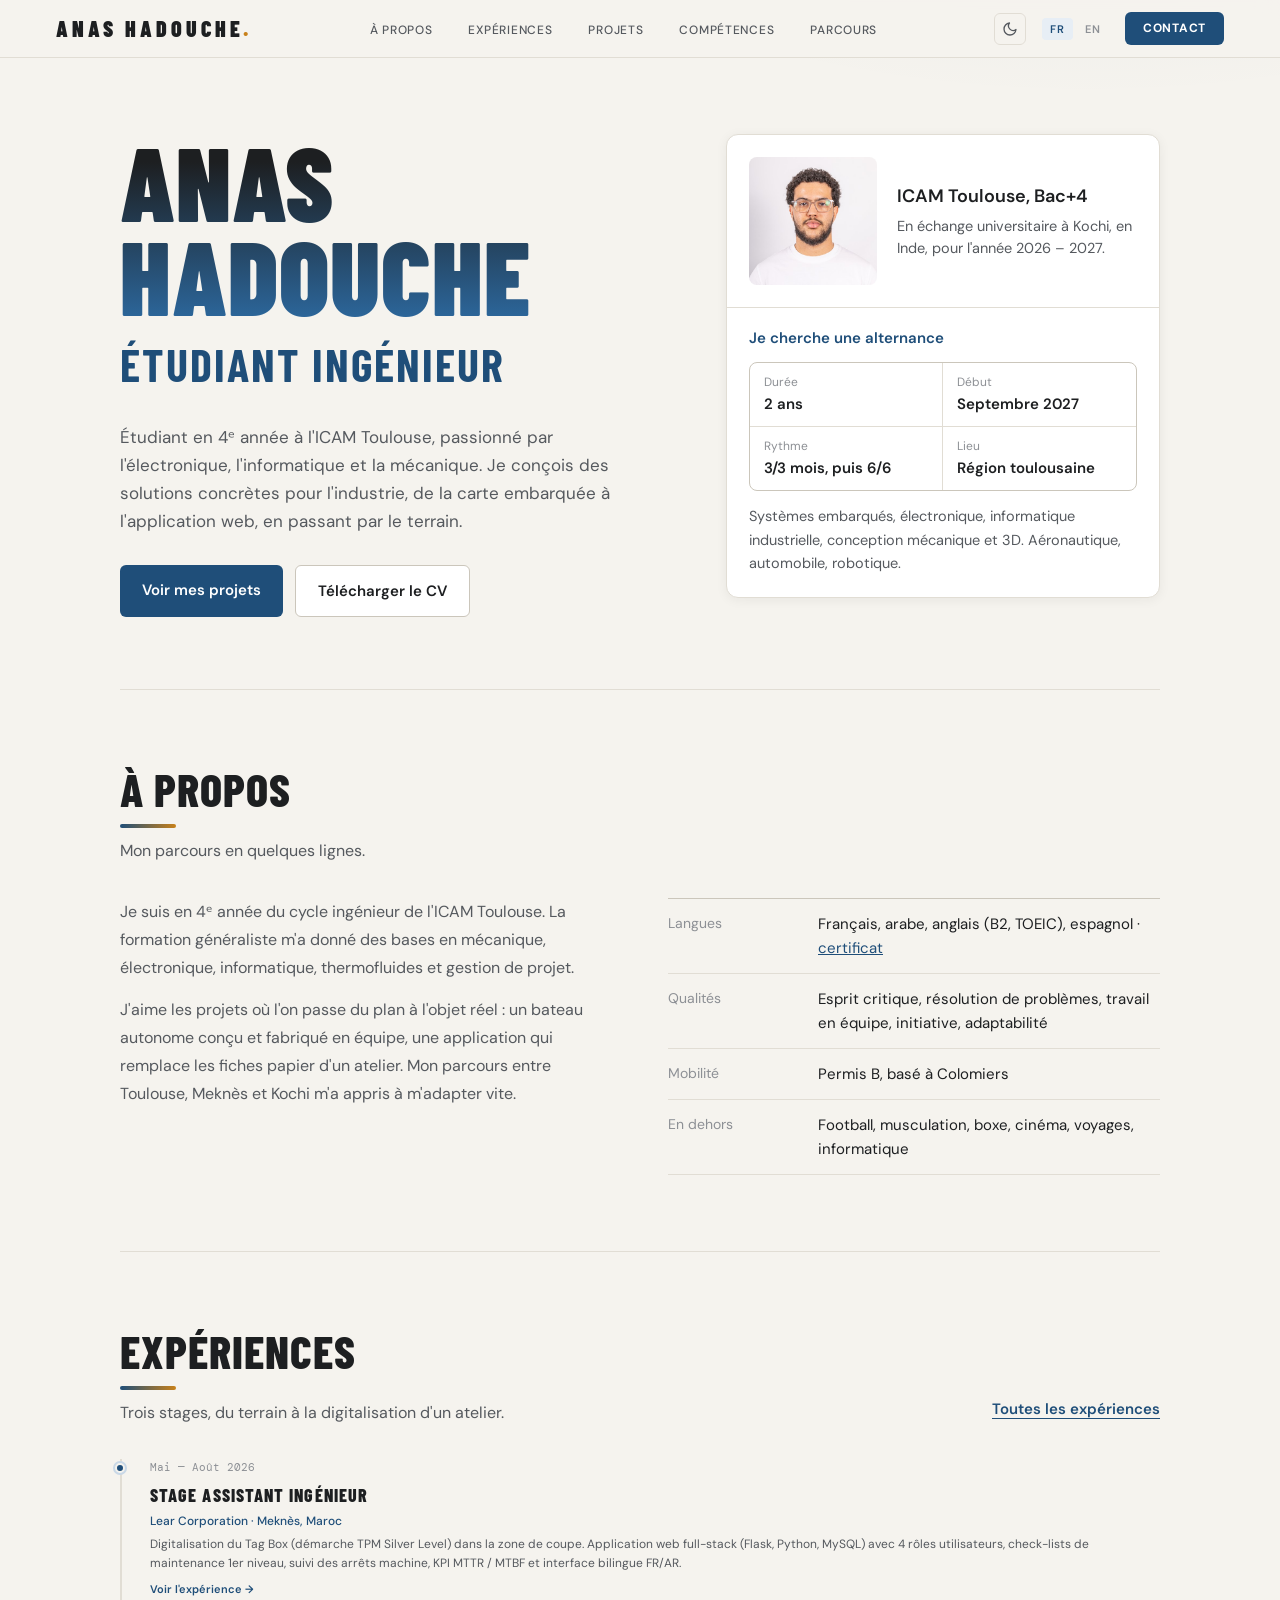
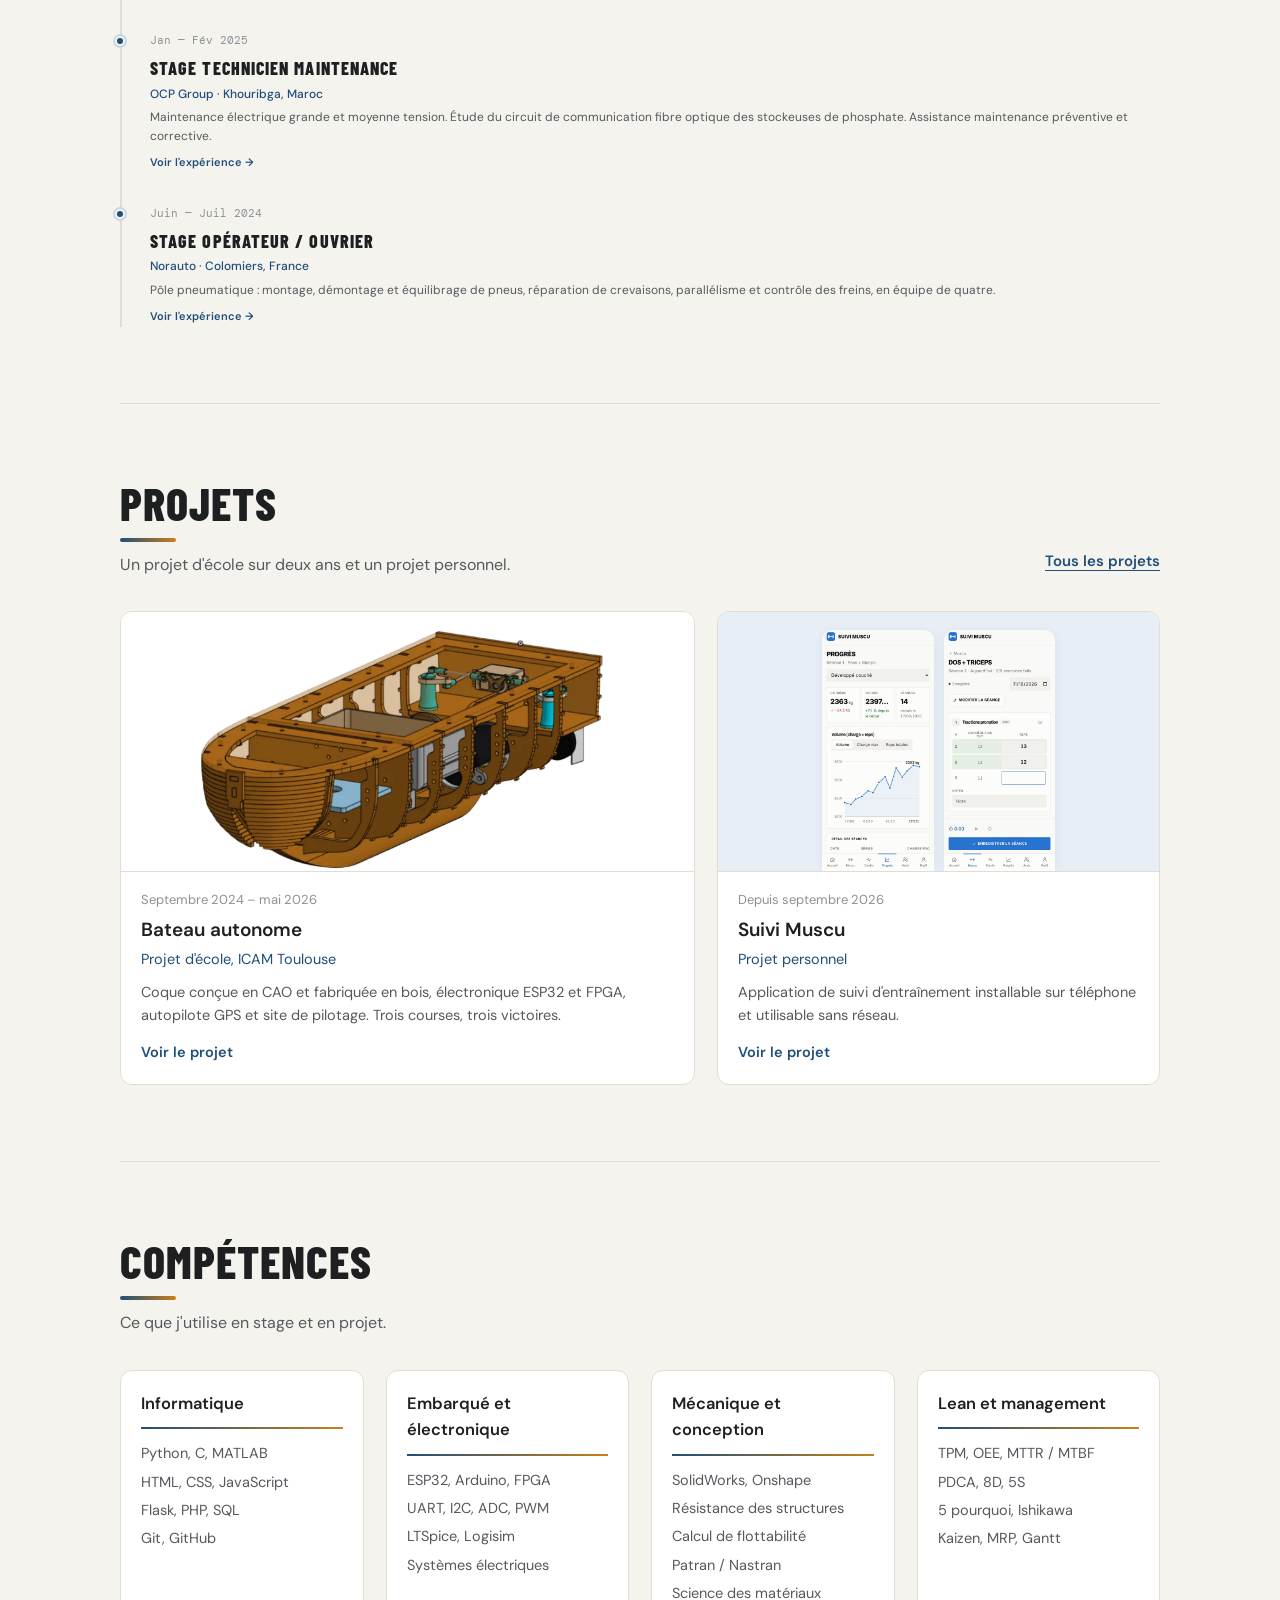
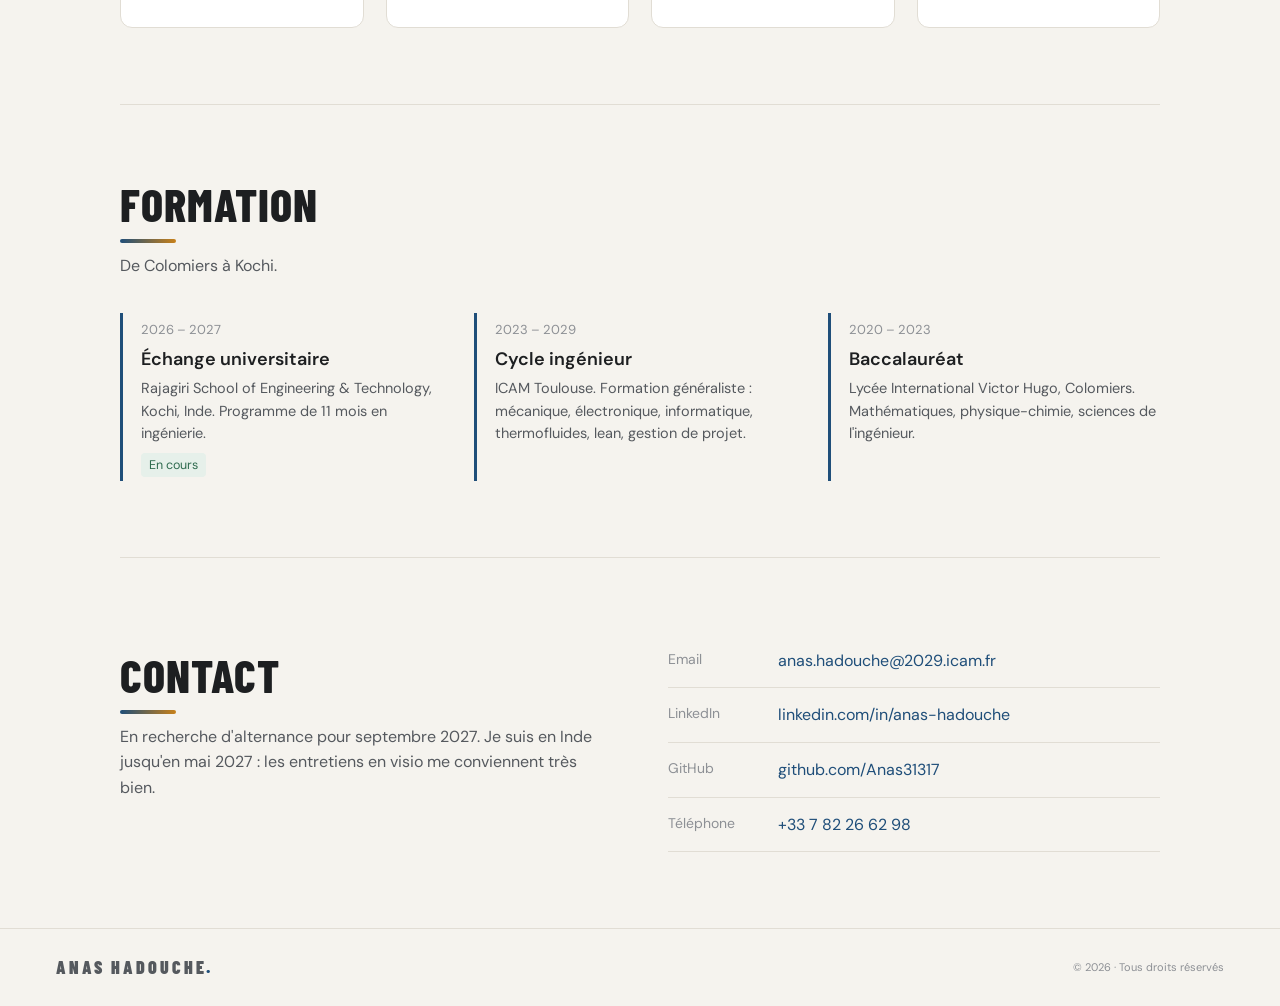
==== commit 0eab36a5: "Retrait du point devant « Je cherche une alternance »" ====
--- a/docs/index.html
+++ b/docs/index.html
@@ -5,8 +5,8 @@
   <meta name="viewport" content="width=device-width, initial-scale=1.0">
   <meta name="description" content="Portfolio d'Anas Hadouche — Étudiant ingénieur ICAM Toulouse, spécialisé en systèmes industriels, électronique embarquée et développement web.">
   <title>Anas Hadouche — Portfolio</title>
-  <link rel="stylesheet" href="assets/style.css?v=202611180908">
-  <script src="assets/theme.js?v=202611180908"></script>
+  <link rel="stylesheet" href="assets/style.css?v=202611180911">
+  <script src="assets/theme.js?v=202611180911"></script>
 </head>
 <body>
 
--- a/docs/assets/style.css
+++ b/docs/assets/style.css
@@ -656,8 +656,7 @@
   background: var(--name-grad);
   -webkit-background-clip: text; background-clip: text; color: transparent;
 }
-.nav-logo em, .p-search h4::before { color: var(--accent-2); }
-.p-search h4::before { content: "● "; font-size: 11px; vertical-align: 2px; }
+.nav-logo em { color: var(--accent-2); }
 
 /* titres de section : petit trait bleu → ambre */
 .p-sec h2::after {
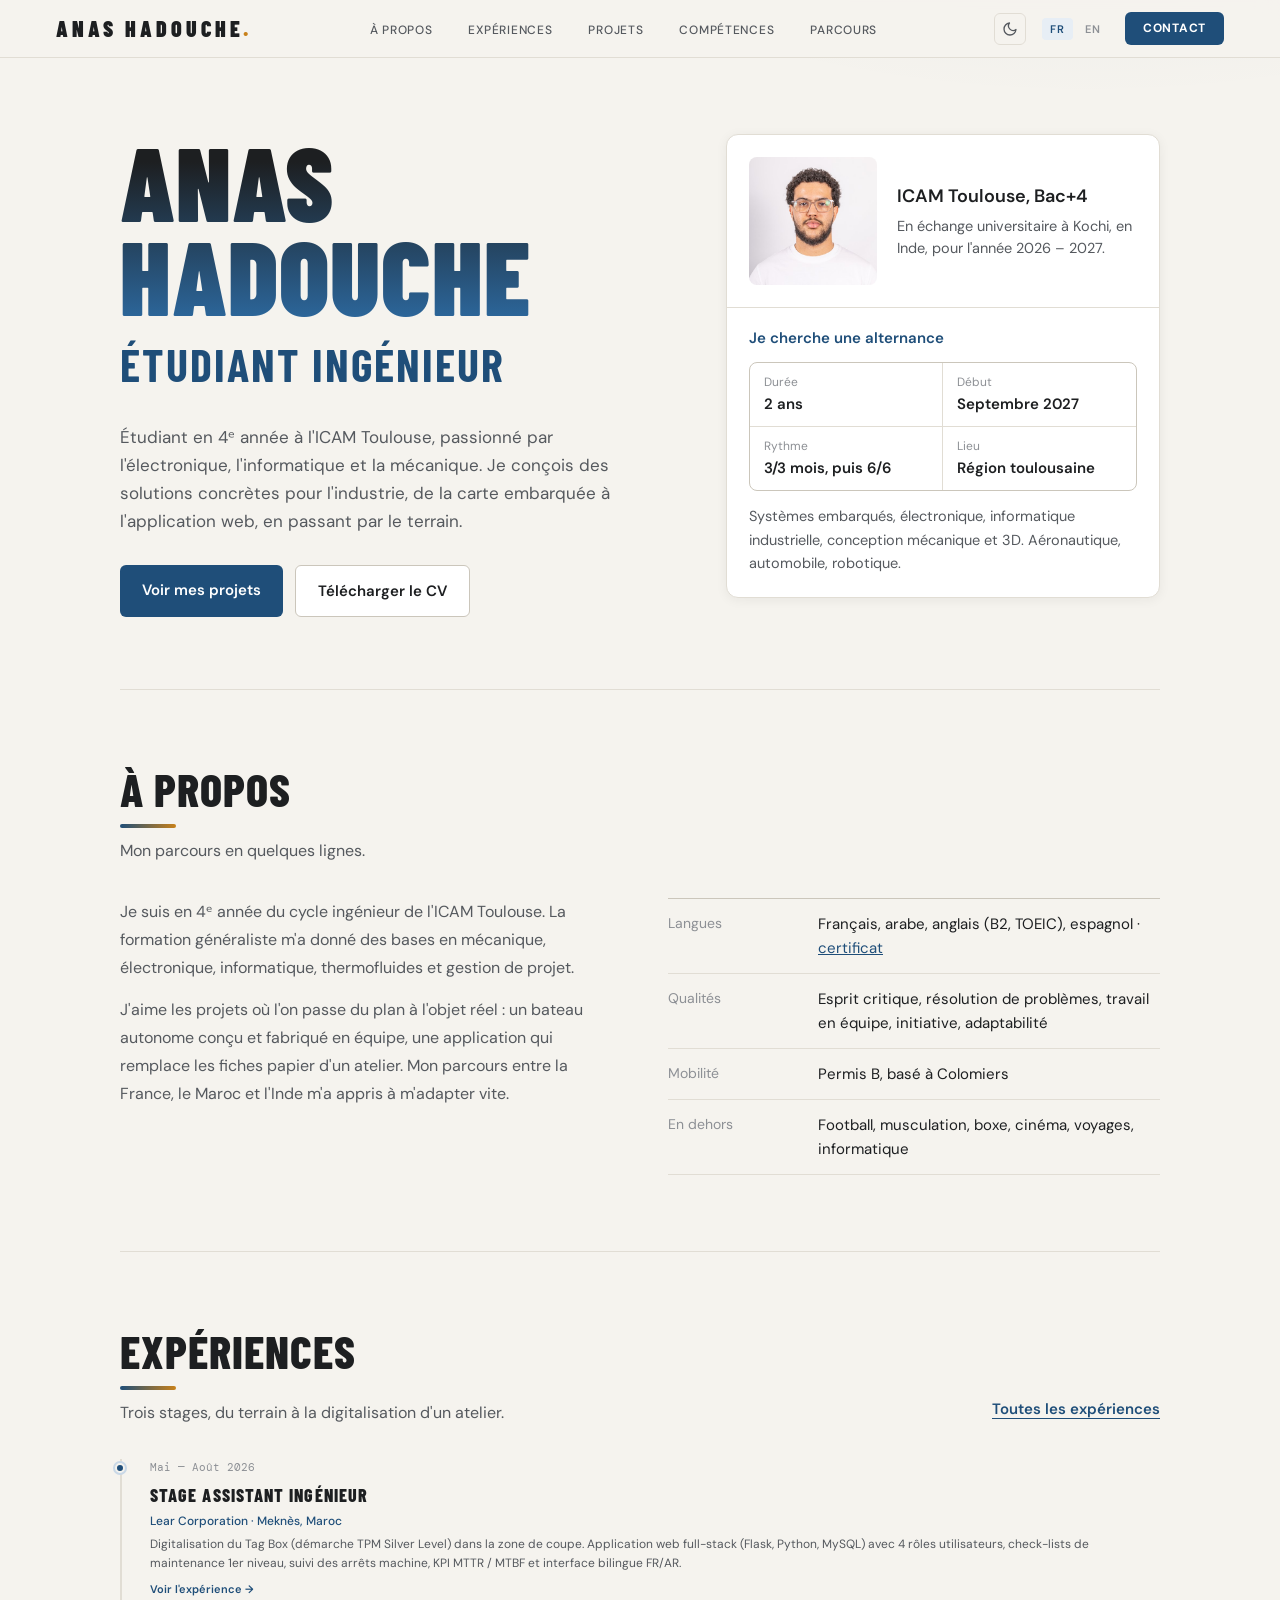
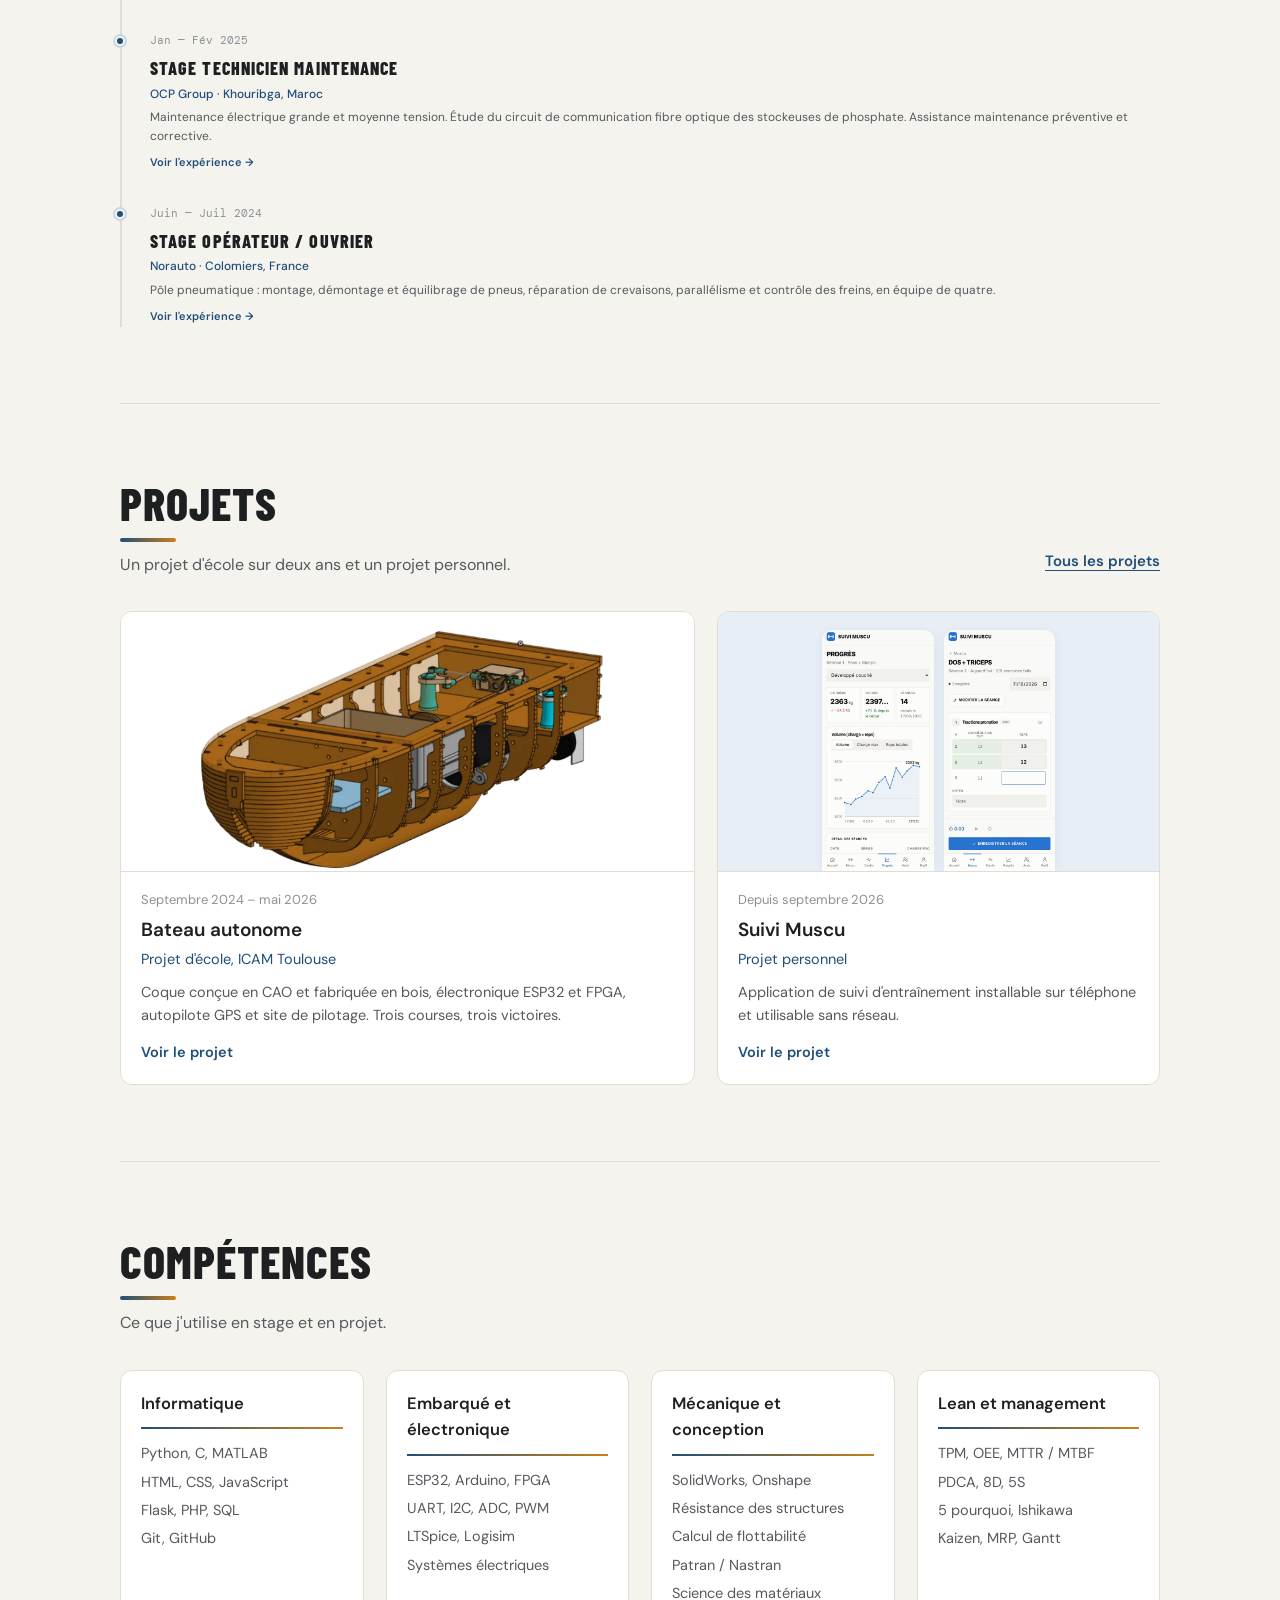
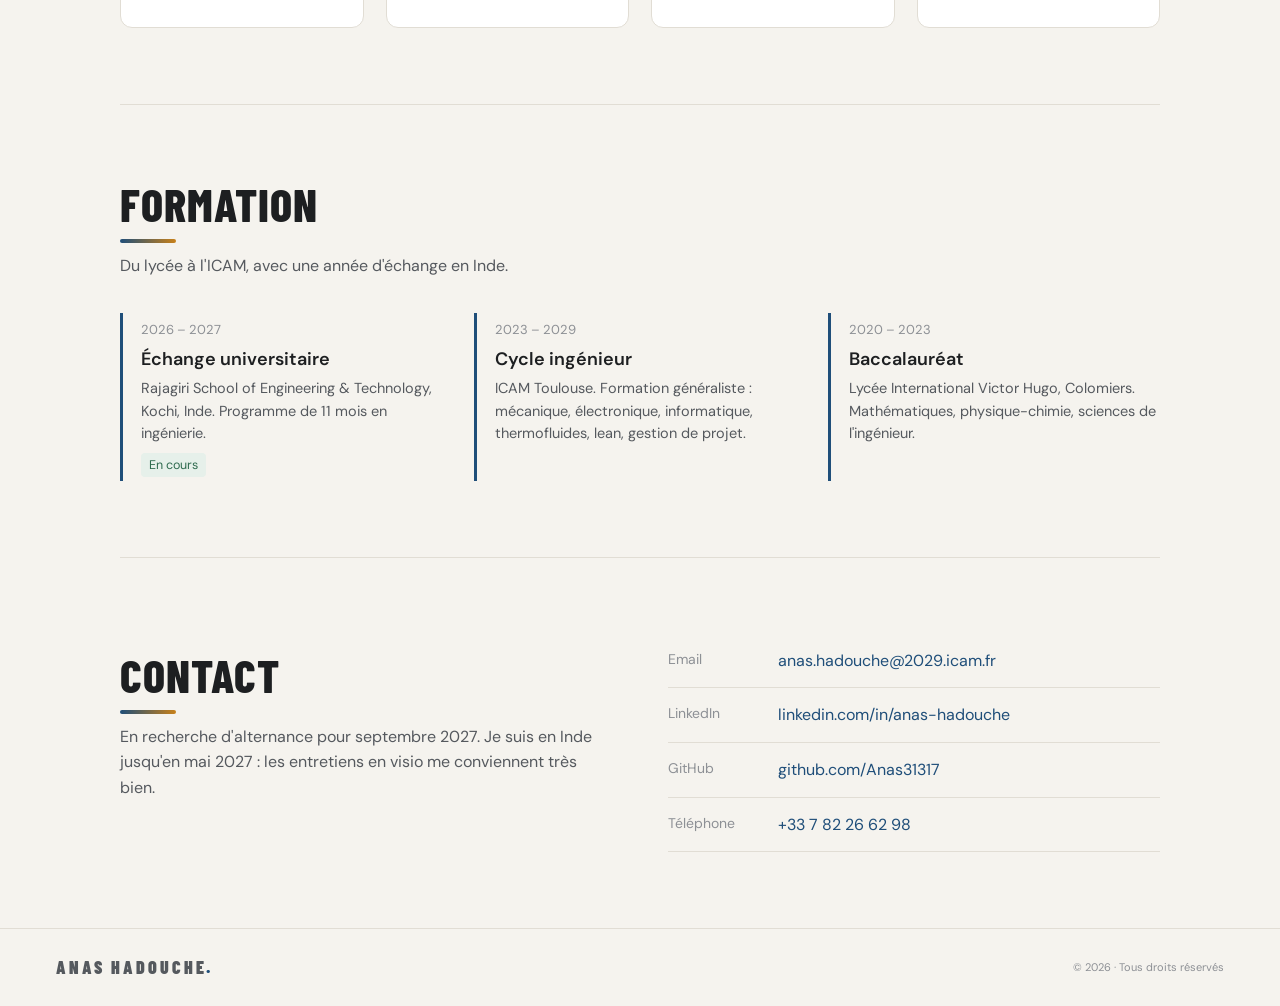
==== commit 29901568: "À propos et Formation : nouvelles formulations" ====
--- a/docs/index.html
+++ b/docs/index.html
@@ -5,8 +5,8 @@
   <meta name="viewport" content="width=device-width, initial-scale=1.0">
   <meta name="description" content="Portfolio d'Anas Hadouche — Étudiant ingénieur ICAM Toulouse, spécialisé en systèmes industriels, électronique embarquée et développement web.">
   <title>Anas Hadouche — Portfolio</title>
-  <link rel="stylesheet" href="assets/style.css?v=202611180911">
-  <script src="assets/theme.js?v=202611180911"></script>
+  <link rel="stylesheet" href="assets/style.css?v=202611180915">
+  <script src="assets/theme.js?v=202611180915"></script>
 </head>
 <body>
 
@@ -79,7 +79,7 @@
     <div class="p-about">
       <div>
         <p data-fr="Je suis en 4ᵉ année du cycle ingénieur de l'ICAM Toulouse. La formation généraliste m'a donné des bases en mécanique, électronique, informatique, thermofluides et gestion de projet." data-en="I am in the 4th year of the engineering programme at ICAM Toulouse. This general engineering course has given me foundations in mechanics, electronics, IT, thermo-fluids and project management.">Je suis en 4ᵉ année du cycle ingénieur de l'ICAM Toulouse. La formation généraliste m'a donné des bases en mécanique, électronique, informatique, thermofluides et gestion de projet.</p>
-        <p data-fr="J'aime les projets où l'on passe du plan à l'objet réel : un bateau autonome conçu et fabriqué en équipe, une application qui remplace les fiches papier d'un atelier. Mon parcours entre Toulouse, Meknès et Kochi m'a appris à m'adapter vite." data-en="I enjoy projects that go from the drawing to the real object: an autonomous boat designed and built as a team, an app that replaces the paper forms of a workshop. Living between Toulouse, Meknès and Kochi has taught me to adapt quickly.">J'aime les projets où l'on passe du plan à l'objet réel : un bateau autonome conçu et fabriqué en équipe, une application qui remplace les fiches papier d'un atelier. Mon parcours entre Toulouse, Meknès et Kochi m'a appris à m'adapter vite.</p>
+        <p data-fr="J'aime les projets où l'on passe du plan à l'objet réel : un bateau autonome conçu et fabriqué en équipe, une application qui remplace les fiches papier d'un atelier. Mon parcours entre la France, le Maroc et l'Inde m'a appris à m'adapter vite." data-en="I enjoy projects that go from the drawing to the real object: an autonomous boat designed and built as a team, an app that replaces the paper forms of a workshop. Living between France, Morocco and India has taught me to adapt quickly.">J'aime les projets où l'on passe du plan à l'objet réel : un bateau autonome conçu et fabriqué en équipe, une application qui remplace les fiches papier d'un atelier. Mon parcours entre la France, le Maroc et l'Inde m'a appris à m'adapter vite.</p>
       </div>
       <div class="p-facts">
         <div><small data-fr="Langues" data-en="Languages">Langues</small><span><span data-fr="Français, arabe, anglais (B2, TOEIC), espagnol" data-en="French, Arabic, English (B2, TOEIC), Spanish">Français, arabe, anglais (B2, TOEIC), espagnol</span> · <a href="assets/pdf/toeic_anas_hadouche.pdf" target="_blank" rel="noopener" data-fr="certificat" data-en="certificate">certificat</a></span></div>
@@ -173,7 +173,7 @@
   <!-- FORMATION -->
   <section class="p-sec" id="parcours">
     <h2 data-fr="FORMATION" data-en="EDUCATION">FORMATION</h2>
-    <p class="lead" data-fr="De Colomiers à Kochi." data-en="From Colomiers to Kochi.">De Colomiers à Kochi.</p>
+    <p class="lead" data-fr="Du lycée à l'ICAM, avec une année d'échange en Inde." data-en="From high school to ICAM, with an exchange year in India.">Du lycée à l'ICAM, avec une année d'échange en Inde.</p>
     <div class="p-edu">
       <div><span class="date">2026 – 2027</span><h3 data-fr="Échange universitaire" data-en="University exchange">Échange universitaire</h3><p data-fr="Rajagiri School of Engineering &amp; Technology, Kochi, Inde. Programme de 11 mois en ingénierie." data-en="Rajagiri School of Engineering &amp; Technology, Kochi, India. 11-month engineering programme.">Rajagiri School of Engineering &amp; Technology, Kochi, Inde. Programme de 11 mois en ingénierie.</p><span class="now" data-fr="En cours" data-en="Ongoing">En cours</span></div>
       <div><span class="date">2023 – 2029</span><h3 data-fr="Cycle ingénieur" data-en="Engineering degree">Cycle ingénieur</h3><p data-fr="ICAM Toulouse. Formation généraliste : mécanique, électronique, informatique, thermofluides, lean, gestion de projet." data-en="ICAM Toulouse. General engineering: mechanics, electronics, IT, thermo-fluids, lean, project management.">ICAM Toulouse. Formation généraliste : mécanique, électronique, informatique, thermofluides, lean, gestion de projet.</p></div>
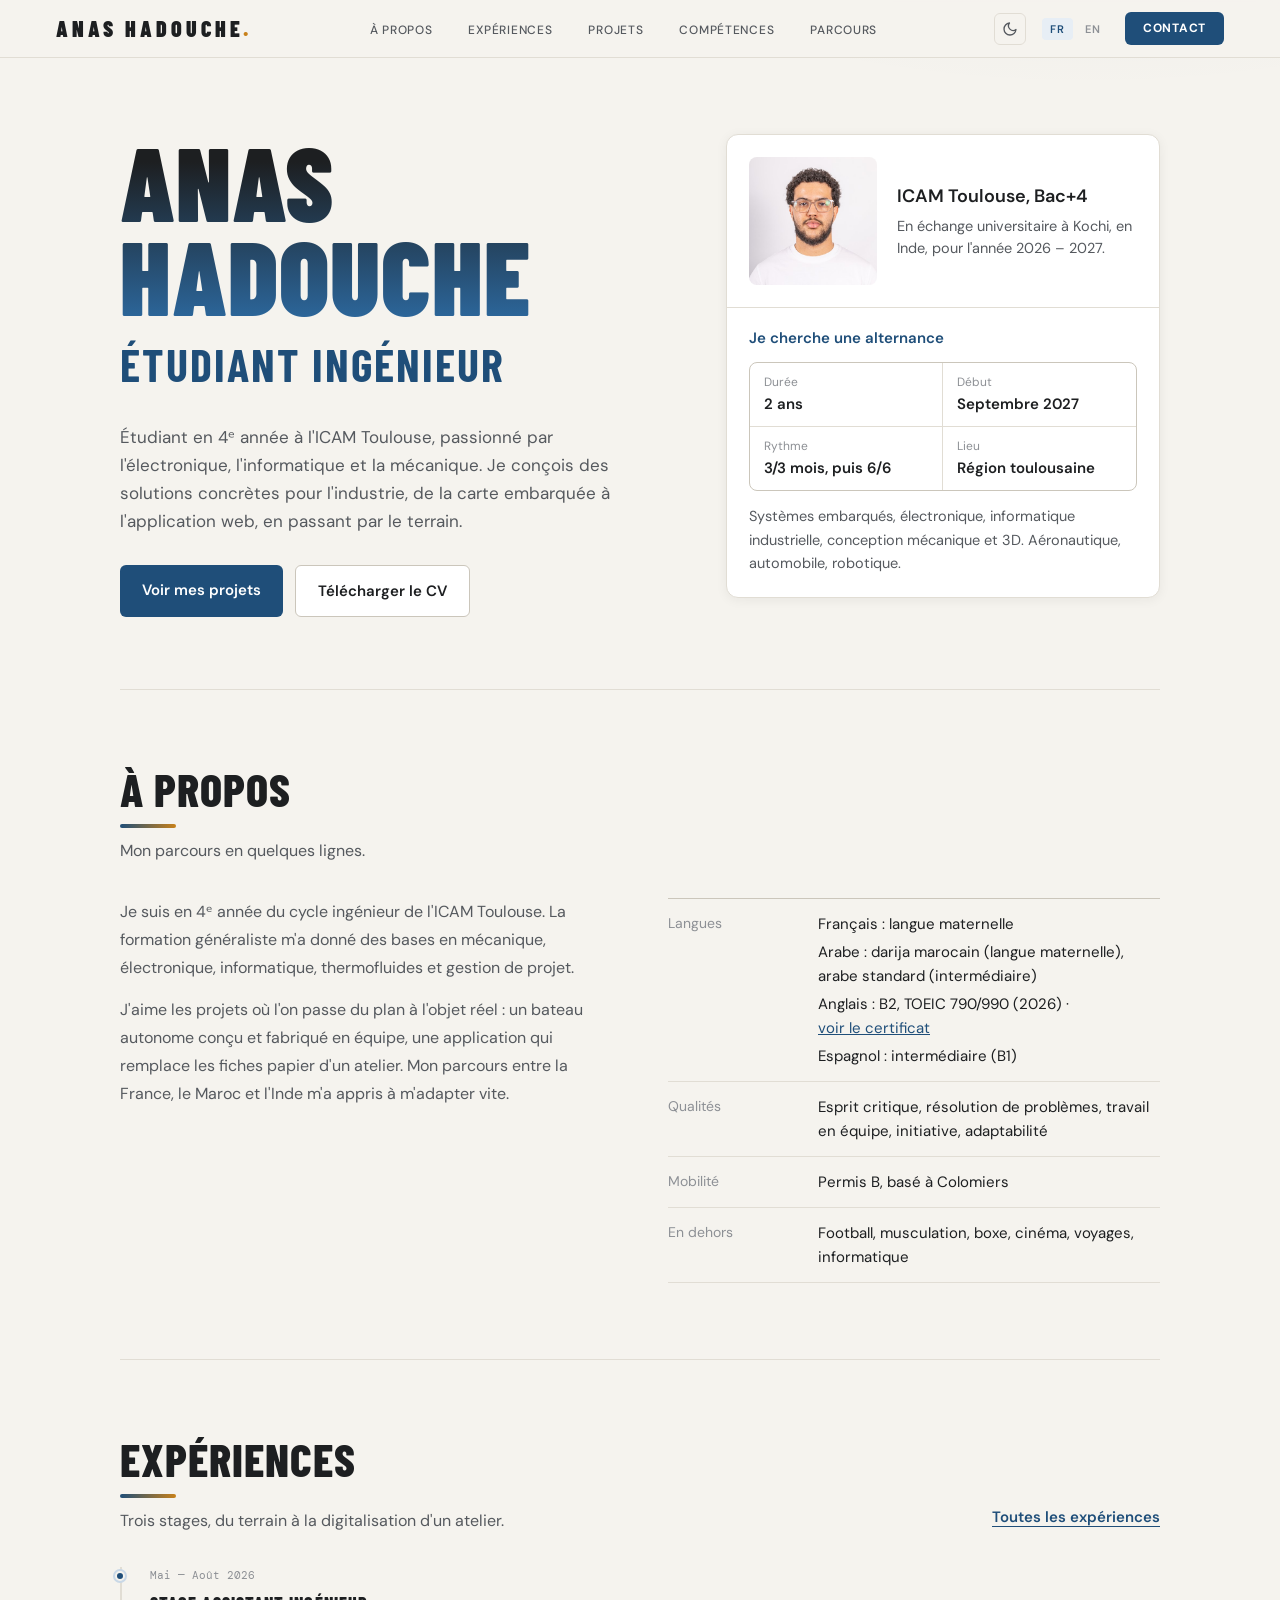
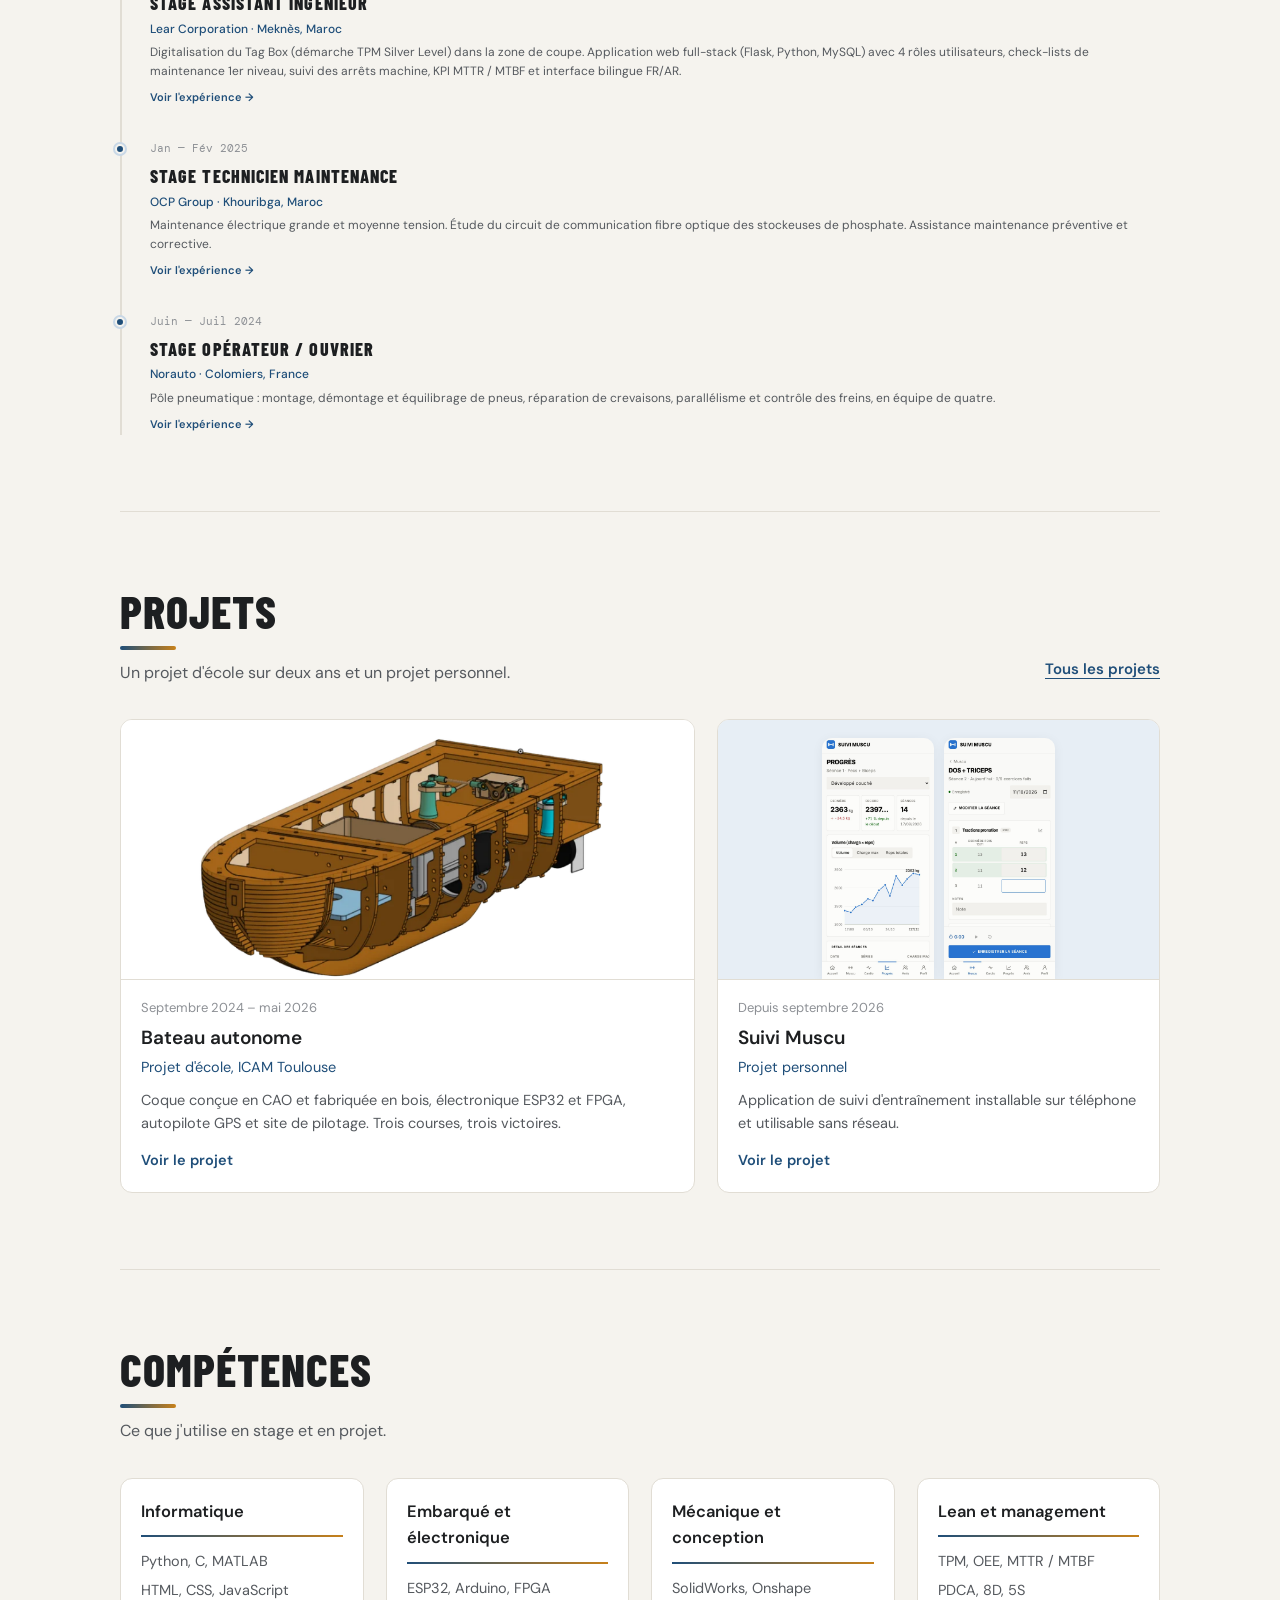
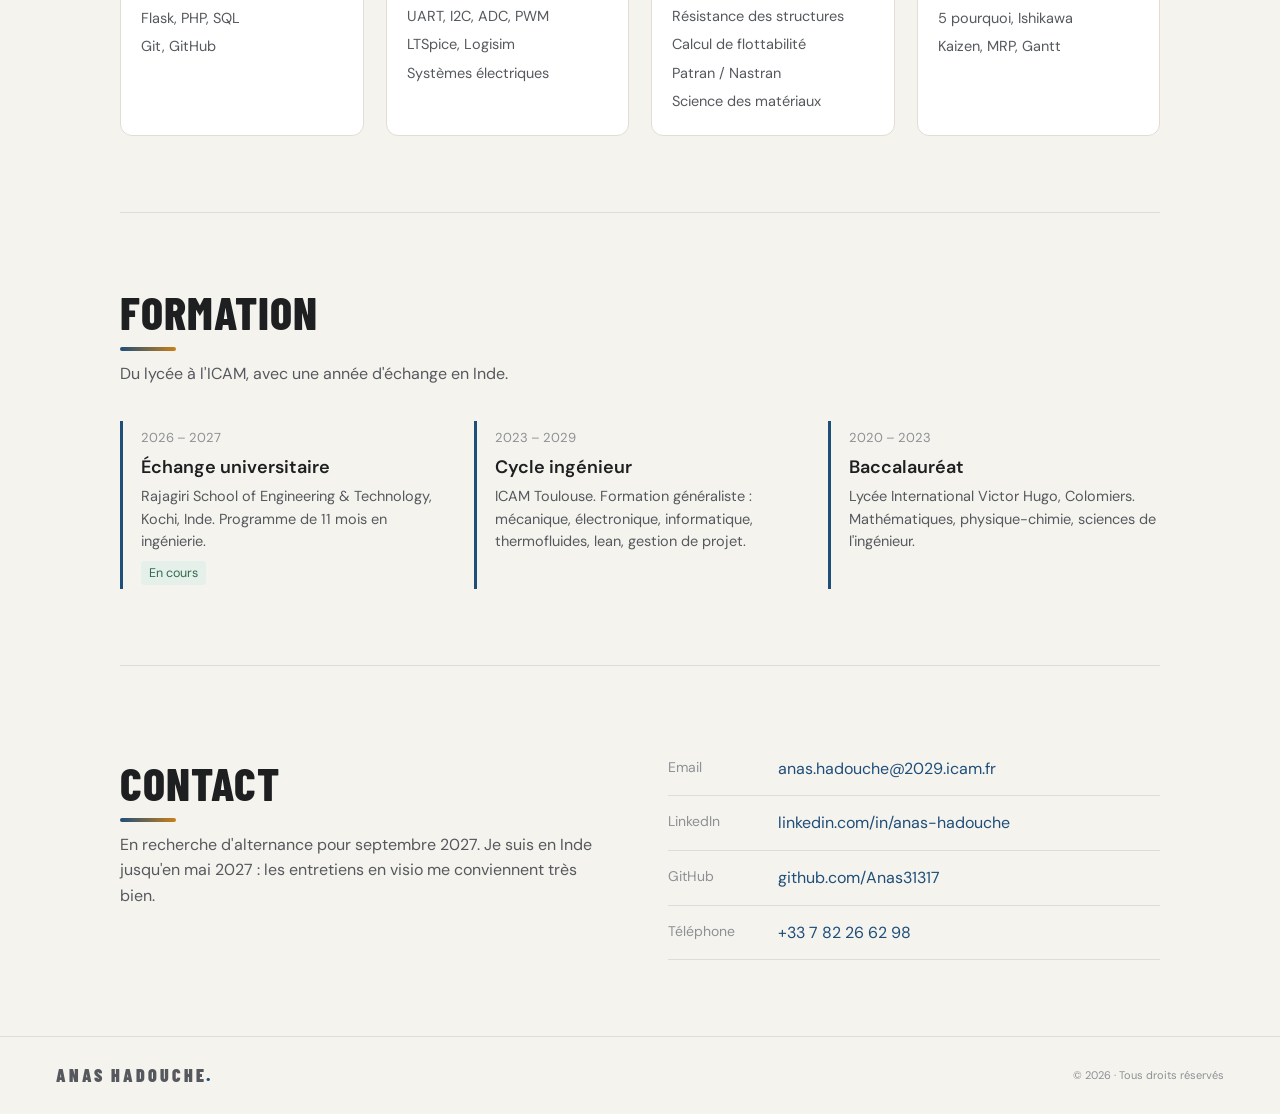
==== commit ce5608d3: "Langues : niveau par langue, certificat TOEIC explicite" ====
--- a/docs/index.html
+++ b/docs/index.html
@@ -5,8 +5,8 @@
   <meta name="viewport" content="width=device-width, initial-scale=1.0">
   <meta name="description" content="Portfolio d'Anas Hadouche — Étudiant ingénieur ICAM Toulouse, spécialisé en systèmes industriels, électronique embarquée et développement web.">
   <title>Anas Hadouche — Portfolio</title>
-  <link rel="stylesheet" href="assets/style.css?v=202611180915">
-  <script src="assets/theme.js?v=202611180915"></script>
+  <link rel="stylesheet" href="assets/style.css?v=202611180923">
+  <script src="assets/theme.js?v=202611180923"></script>
 </head>
 <body>
 
@@ -82,7 +82,7 @@
         <p data-fr="J'aime les projets où l'on passe du plan à l'objet réel : un bateau autonome conçu et fabriqué en équipe, une application qui remplace les fiches papier d'un atelier. Mon parcours entre la France, le Maroc et l'Inde m'a appris à m'adapter vite." data-en="I enjoy projects that go from the drawing to the real object: an autonomous boat designed and built as a team, an app that replaces the paper forms of a workshop. Living between France, Morocco and India has taught me to adapt quickly.">J'aime les projets où l'on passe du plan à l'objet réel : un bateau autonome conçu et fabriqué en équipe, une application qui remplace les fiches papier d'un atelier. Mon parcours entre la France, le Maroc et l'Inde m'a appris à m'adapter vite.</p>
       </div>
       <div class="p-facts">
-        <div><small data-fr="Langues" data-en="Languages">Langues</small><span><span data-fr="Français, arabe, anglais (B2, TOEIC), espagnol" data-en="French, Arabic, English (B2, TOEIC), Spanish">Français, arabe, anglais (B2, TOEIC), espagnol</span> · <a href="assets/pdf/toeic_anas_hadouche.pdf" target="_blank" rel="noopener" data-fr="certificat" data-en="certificate">certificat</a></span></div>
+        <div><small data-fr="Langues" data-en="Languages">Langues</small><span class="p-langs"><span data-fr="Français : langue maternelle" data-en="French: native">Français : langue maternelle</span><span data-fr="Arabe : darija marocain (langue maternelle), arabe standard (intermédiaire)" data-en="Arabic: Moroccan Darija (native), Modern Standard Arabic (intermediate)">Arabe : darija marocain (langue maternelle), arabe standard (intermédiaire)</span><span><span class="in" data-fr="Anglais : B2, TOEIC 790/990 (2026)" data-en="English: B2, TOEIC 790/990 (2026)">Anglais : B2, TOEIC 790/990 (2026)</span> · <a href="assets/pdf/toeic_anas_hadouche.pdf" target="_blank" rel="noopener" data-fr="voir le certificat" data-en="see the certificate">voir le certificat</a></span><span data-fr="Espagnol : intermédiaire (B1)" data-en="Spanish: intermediate (B1)">Espagnol : intermédiaire (B1)</span></span></div>
         <div><small data-fr="Qualités" data-en="Strengths">Qualités</small><span data-fr="Esprit critique, résolution de problèmes, travail en équipe, initiative, adaptabilité" data-en="Critical thinking, problem-solving, teamwork, initiative, adaptability">Esprit critique, résolution de problèmes, travail en équipe, initiative, adaptabilité</span></div>
         <div><small data-fr="Mobilité" data-en="Mobility">Mobilité</small><span data-fr="Permis B, basé à Colomiers" data-en="Driving licence, based in Colomiers">Permis B, basé à Colomiers</span></div>
         <div><small data-fr="En dehors" data-en="Outside work">En dehors</small><span data-fr="Football, musculation, boxe, cinéma, voyages, informatique" data-en="Football, weight training, boxing, cinema, travel, computing">Football, musculation, boxe, cinéma, voyages, informatique</span></div>
--- a/docs/assets/style.css
+++ b/docs/assets/style.css
@@ -707,3 +707,9 @@
   *, *::before, *::after { transition: none !important; animation: none !important; }
   .reveal { opacity: 1; transform: none; }
 }
+
+/* langues : une par ligne */
+.p-langs > span { display: block; }
+.p-langs > span + span { margin-top: 4px; }
+.p-langs .in { display: inline; }
+.p-langs a { white-space: nowrap; }
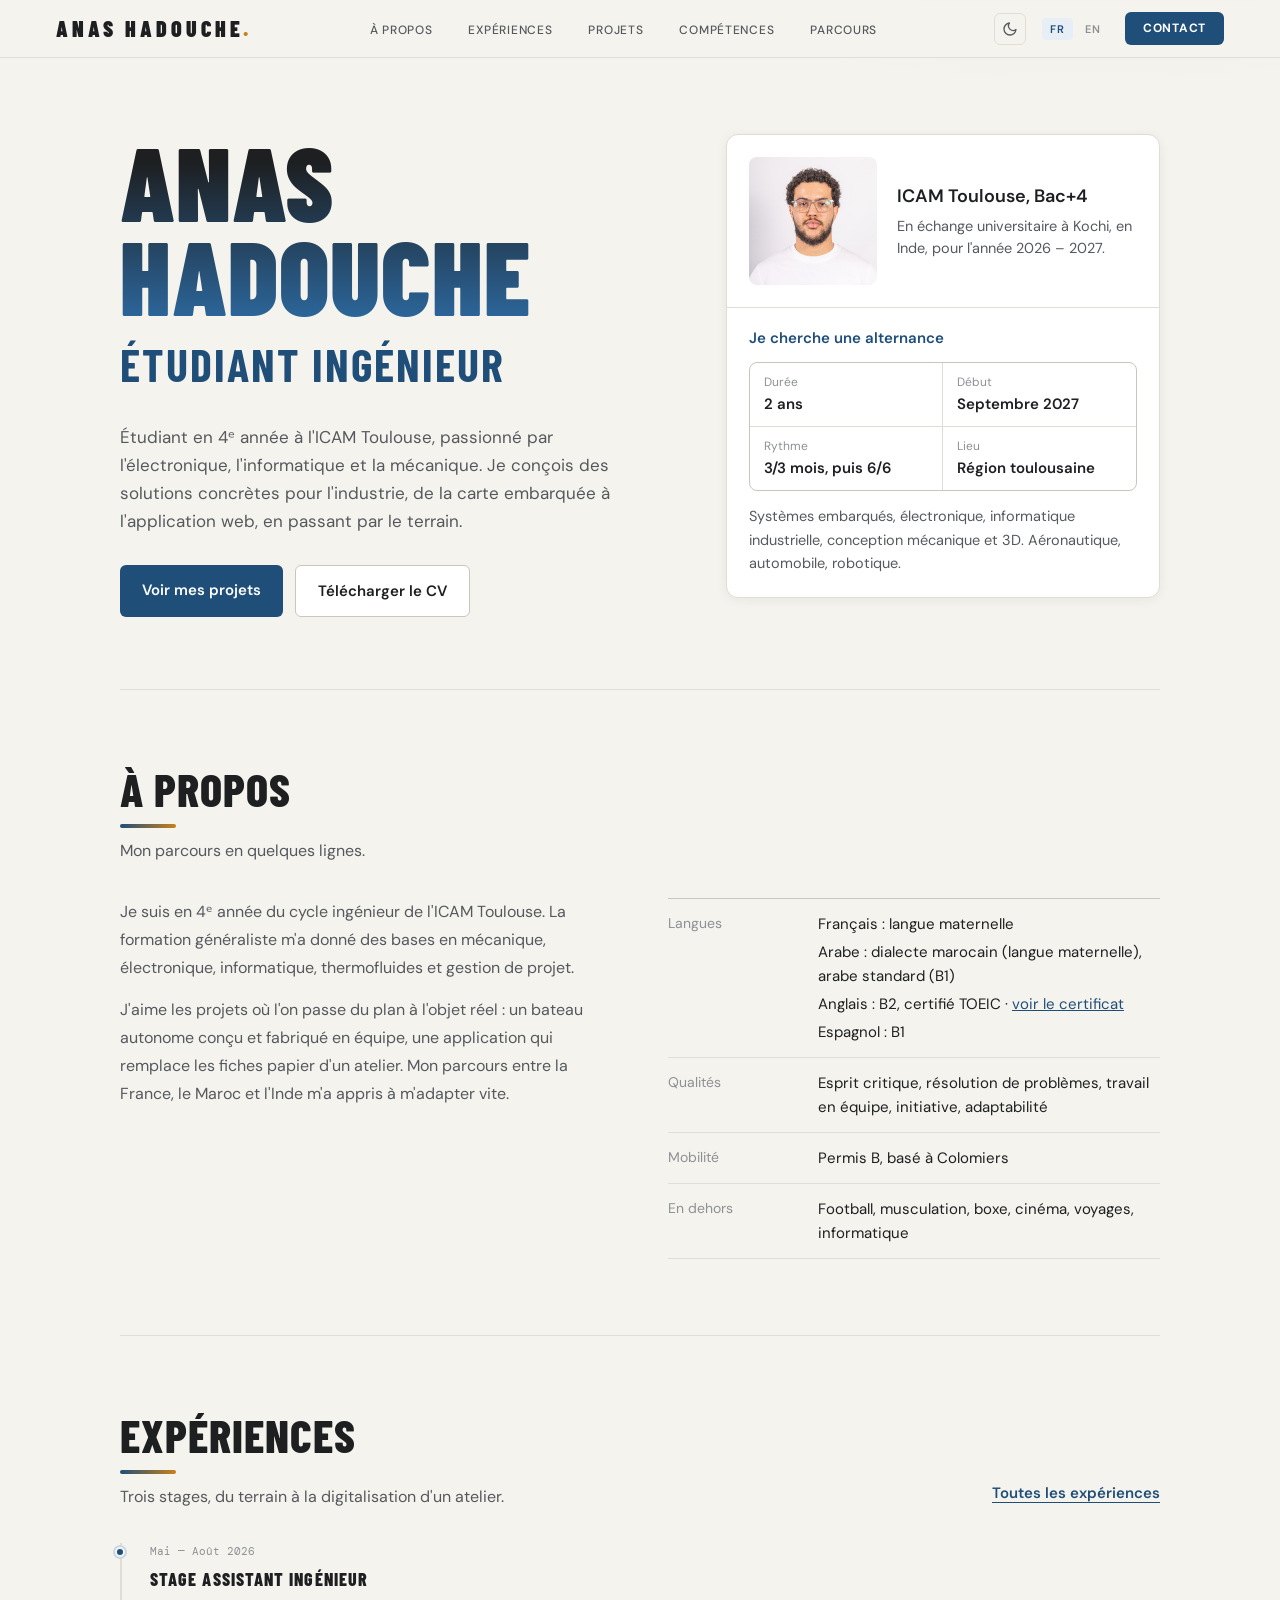
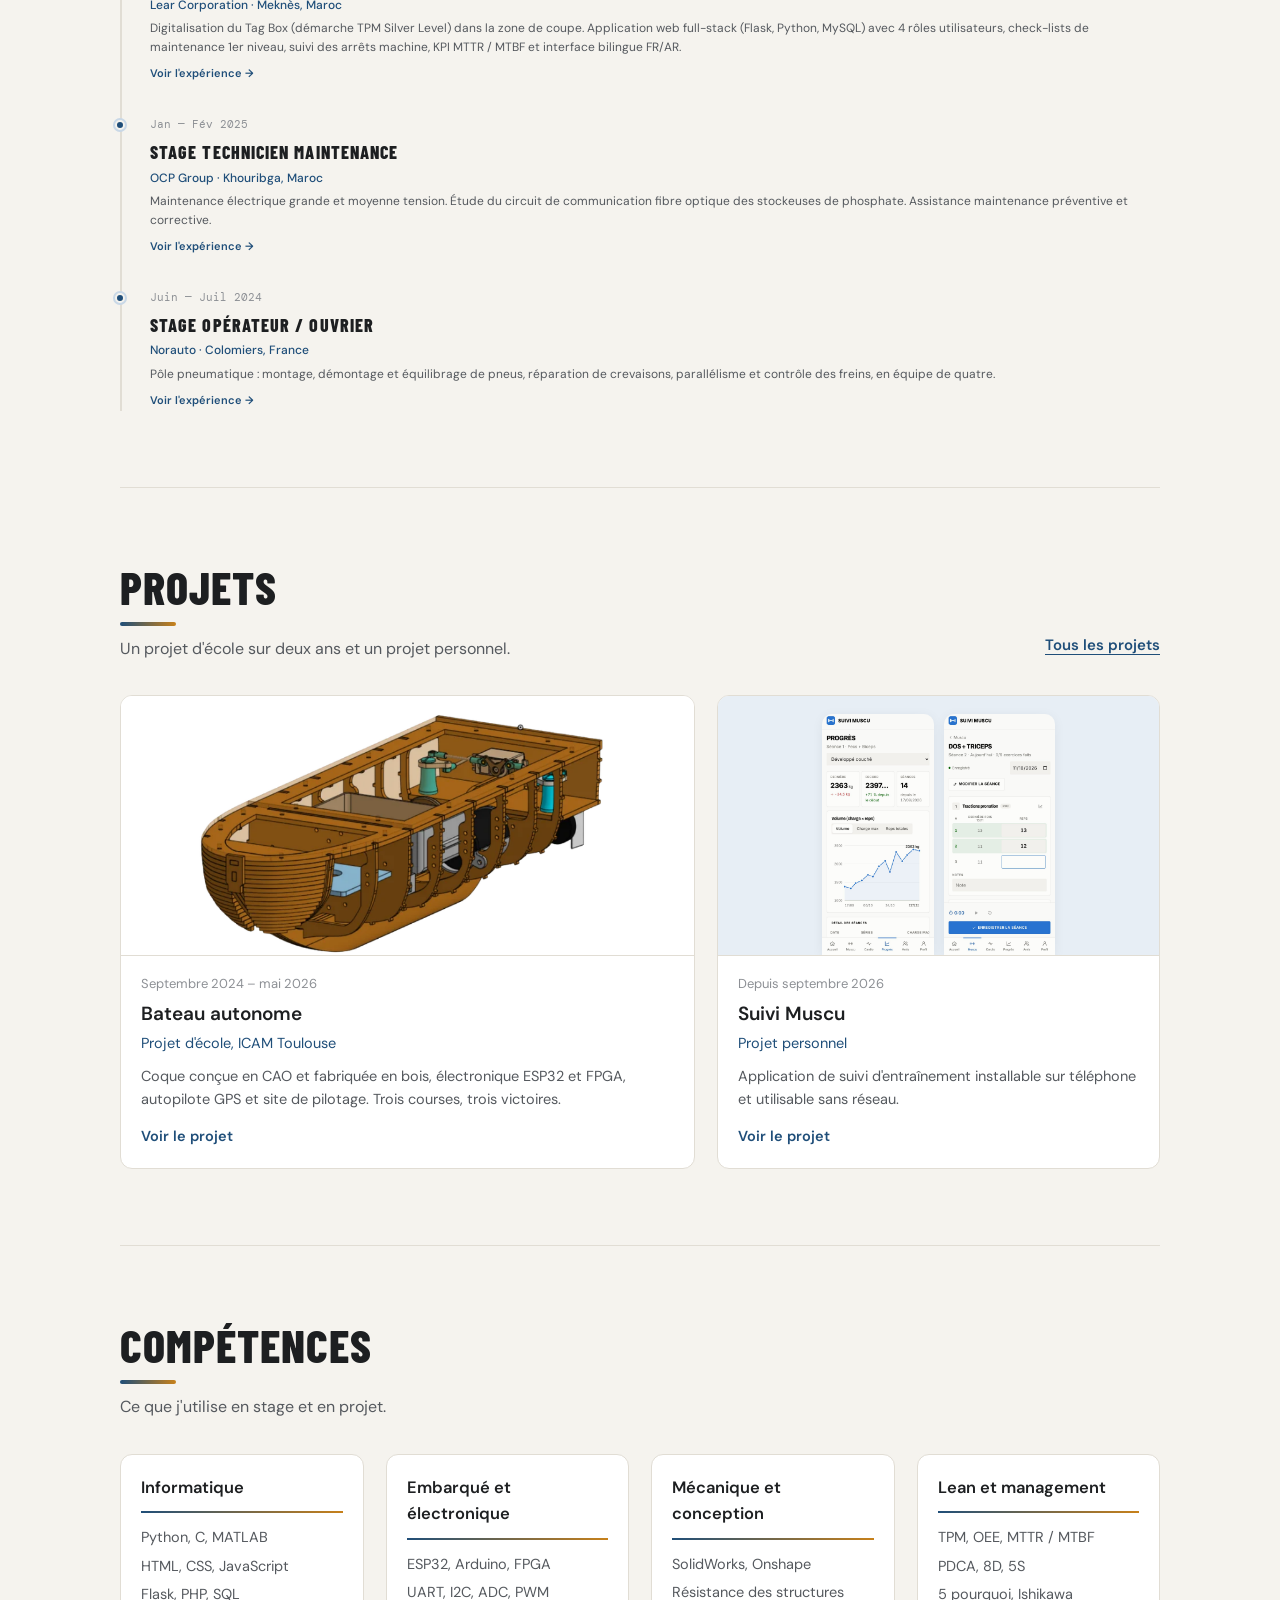
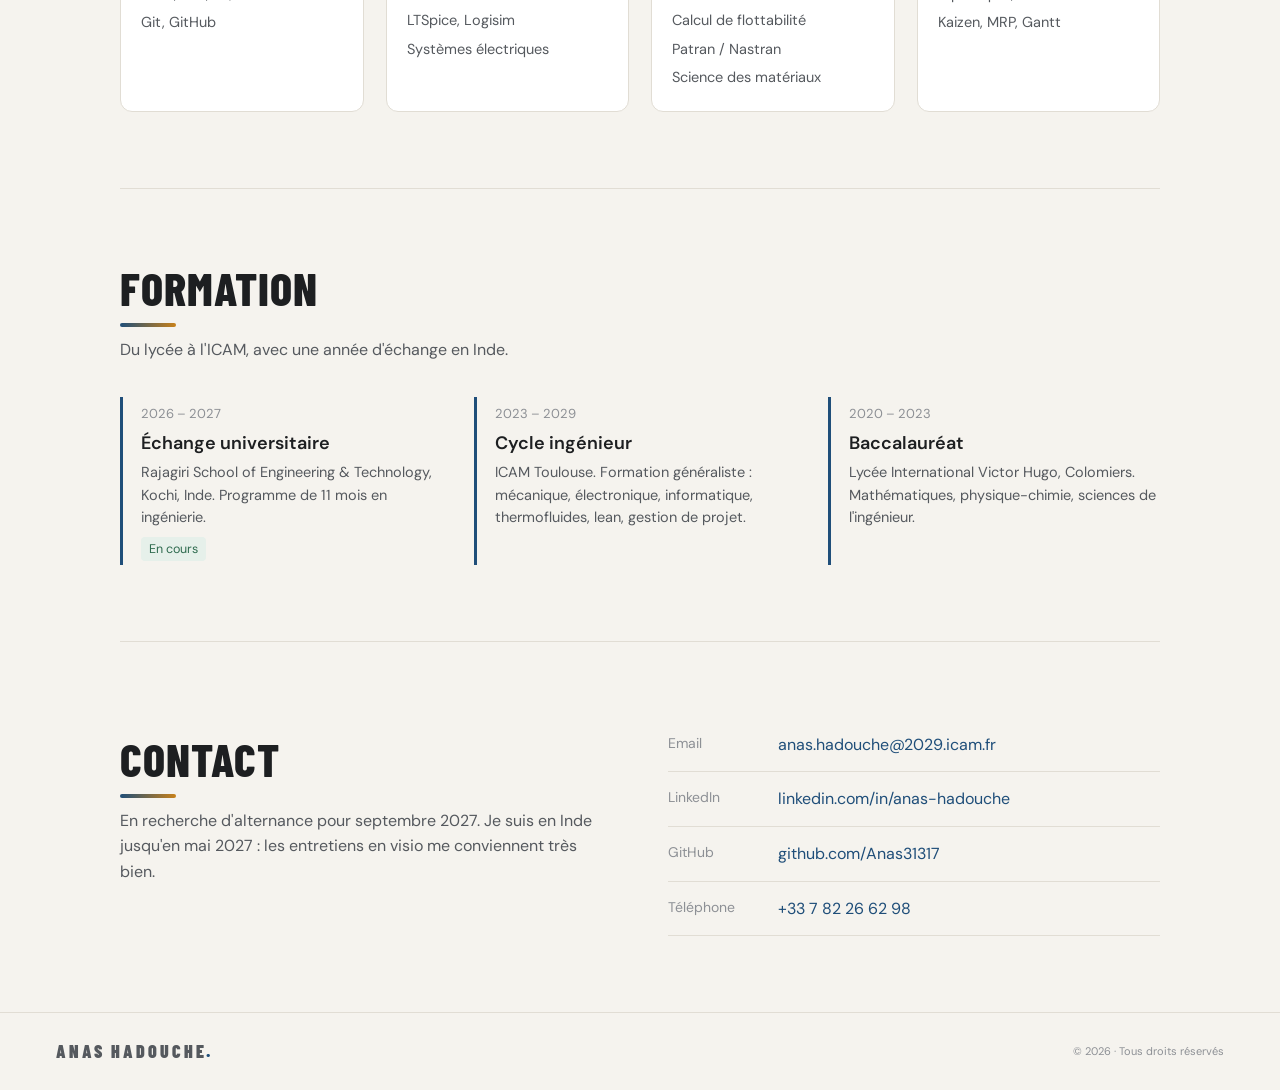
==== commit 95bf9d31: "Langues : niveaux simplifiés, sans score" ====
--- a/docs/index.html
+++ b/docs/index.html
@@ -5,8 +5,8 @@
   <meta name="viewport" content="width=device-width, initial-scale=1.0">
   <meta name="description" content="Portfolio d'Anas Hadouche — Étudiant ingénieur ICAM Toulouse, spécialisé en systèmes industriels, électronique embarquée et développement web.">
   <title>Anas Hadouche — Portfolio</title>
-  <link rel="stylesheet" href="assets/style.css?v=202611180923">
-  <script src="assets/theme.js?v=202611180923"></script>
+  <link rel="stylesheet" href="assets/style.css?v=202611180925">
+  <script src="assets/theme.js?v=202611180925"></script>
 </head>
 <body>
 
@@ -82,7 +82,7 @@
         <p data-fr="J'aime les projets où l'on passe du plan à l'objet réel : un bateau autonome conçu et fabriqué en équipe, une application qui remplace les fiches papier d'un atelier. Mon parcours entre la France, le Maroc et l'Inde m'a appris à m'adapter vite." data-en="I enjoy projects that go from the drawing to the real object: an autonomous boat designed and built as a team, an app that replaces the paper forms of a workshop. Living between France, Morocco and India has taught me to adapt quickly.">J'aime les projets où l'on passe du plan à l'objet réel : un bateau autonome conçu et fabriqué en équipe, une application qui remplace les fiches papier d'un atelier. Mon parcours entre la France, le Maroc et l'Inde m'a appris à m'adapter vite.</p>
       </div>
       <div class="p-facts">
-        <div><small data-fr="Langues" data-en="Languages">Langues</small><span class="p-langs"><span data-fr="Français : langue maternelle" data-en="French: native">Français : langue maternelle</span><span data-fr="Arabe : darija marocain (langue maternelle), arabe standard (intermédiaire)" data-en="Arabic: Moroccan Darija (native), Modern Standard Arabic (intermediate)">Arabe : darija marocain (langue maternelle), arabe standard (intermédiaire)</span><span><span class="in" data-fr="Anglais : B2, TOEIC 790/990 (2026)" data-en="English: B2, TOEIC 790/990 (2026)">Anglais : B2, TOEIC 790/990 (2026)</span> · <a href="assets/pdf/toeic_anas_hadouche.pdf" target="_blank" rel="noopener" data-fr="voir le certificat" data-en="see the certificate">voir le certificat</a></span><span data-fr="Espagnol : intermédiaire (B1)" data-en="Spanish: intermediate (B1)">Espagnol : intermédiaire (B1)</span></span></div>
+        <div><small data-fr="Langues" data-en="Languages">Langues</small><span class="p-langs"><span data-fr="Français : langue maternelle" data-en="French: native">Français : langue maternelle</span><span data-fr="Arabe : dialecte marocain (langue maternelle), arabe standard (B1)" data-en="Arabic: Moroccan dialect (native), Modern Standard Arabic (B1)">Arabe : dialecte marocain (langue maternelle), arabe standard (B1)</span><span><span class="in" data-fr="Anglais : B2, certifié TOEIC" data-en="English: B2, TOEIC certified">Anglais : B2, certifié TOEIC</span> · <a href="assets/pdf/toeic_anas_hadouche.pdf" target="_blank" rel="noopener" data-fr="voir le certificat" data-en="see the certificate">voir le certificat</a></span><span data-fr="Espagnol : B1" data-en="Spanish: B1">Espagnol : B1</span></span></div>
         <div><small data-fr="Qualités" data-en="Strengths">Qualités</small><span data-fr="Esprit critique, résolution de problèmes, travail en équipe, initiative, adaptabilité" data-en="Critical thinking, problem-solving, teamwork, initiative, adaptability">Esprit critique, résolution de problèmes, travail en équipe, initiative, adaptabilité</span></div>
         <div><small data-fr="Mobilité" data-en="Mobility">Mobilité</small><span data-fr="Permis B, basé à Colomiers" data-en="Driving licence, based in Colomiers">Permis B, basé à Colomiers</span></div>
         <div><small data-fr="En dehors" data-en="Outside work">En dehors</small><span data-fr="Football, musculation, boxe, cinéma, voyages, informatique" data-en="Football, weight training, boxing, cinema, travel, computing">Football, musculation, boxe, cinéma, voyages, informatique</span></div>
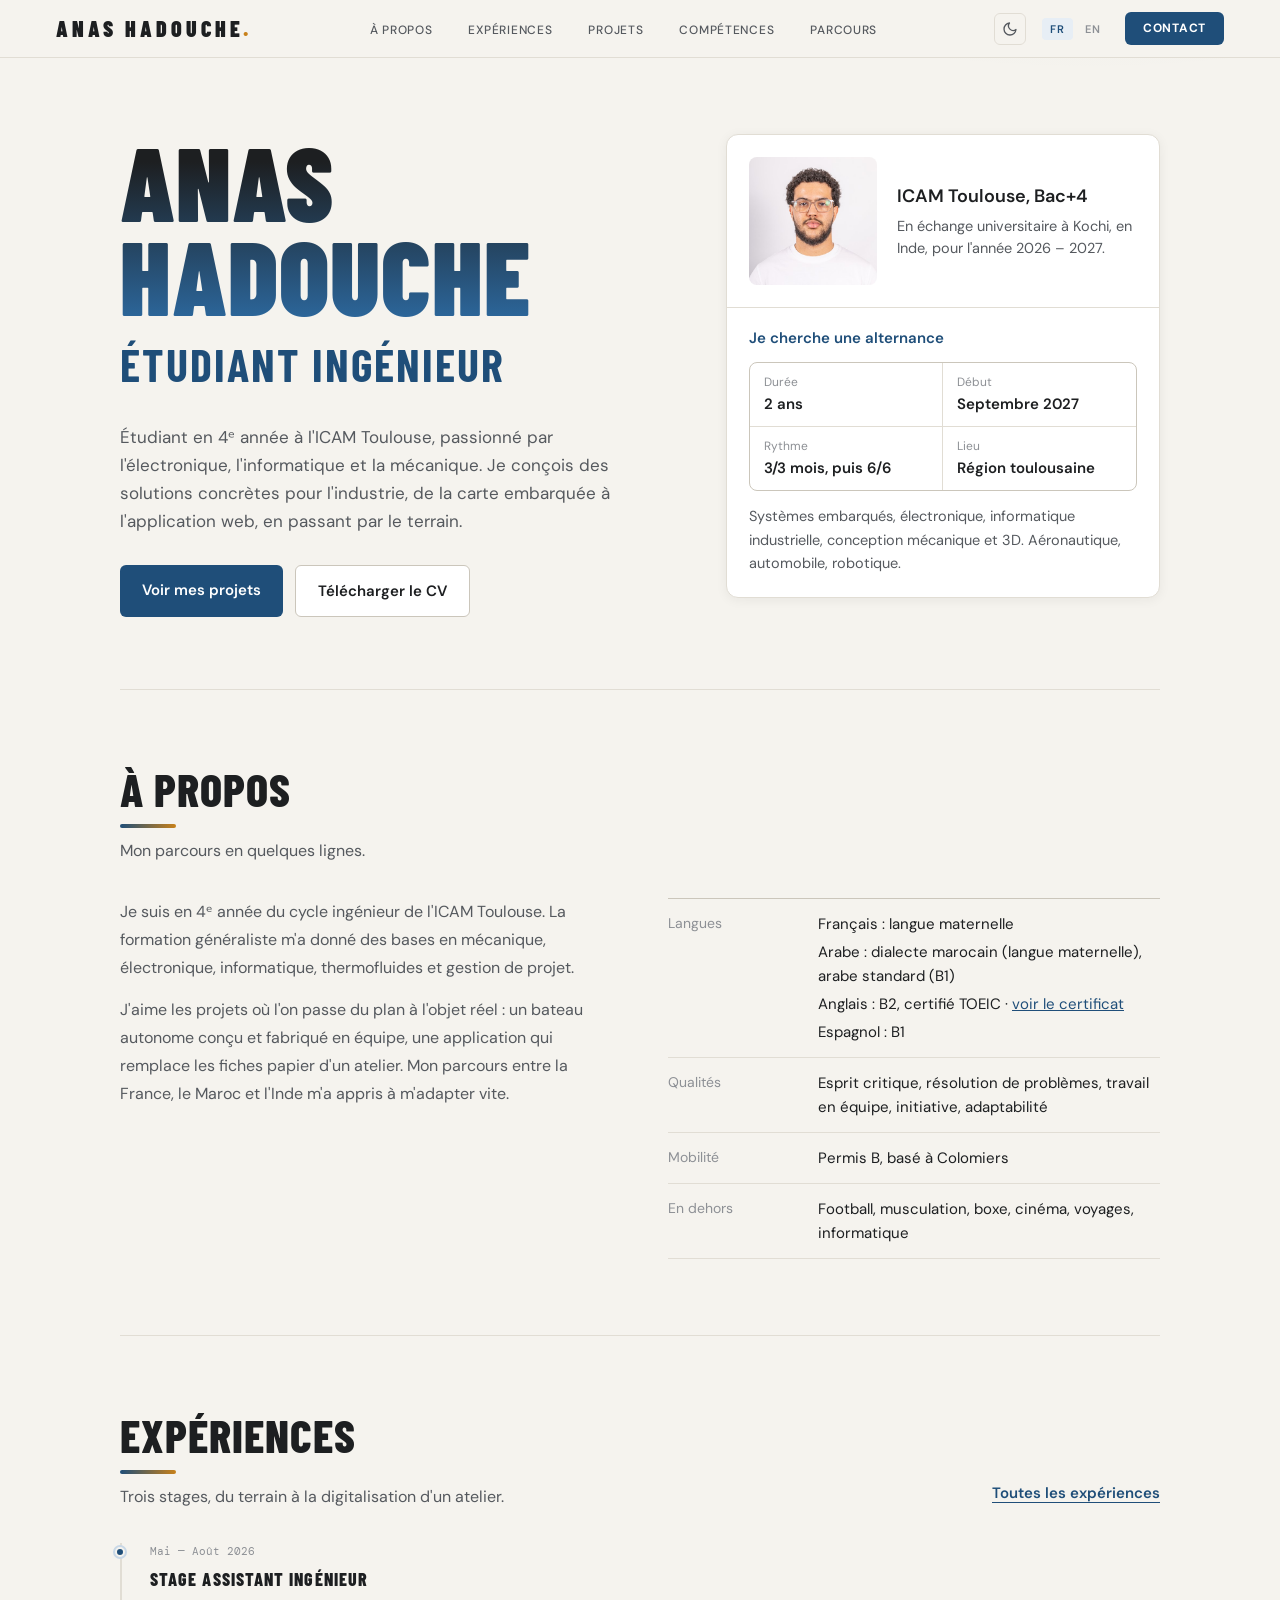
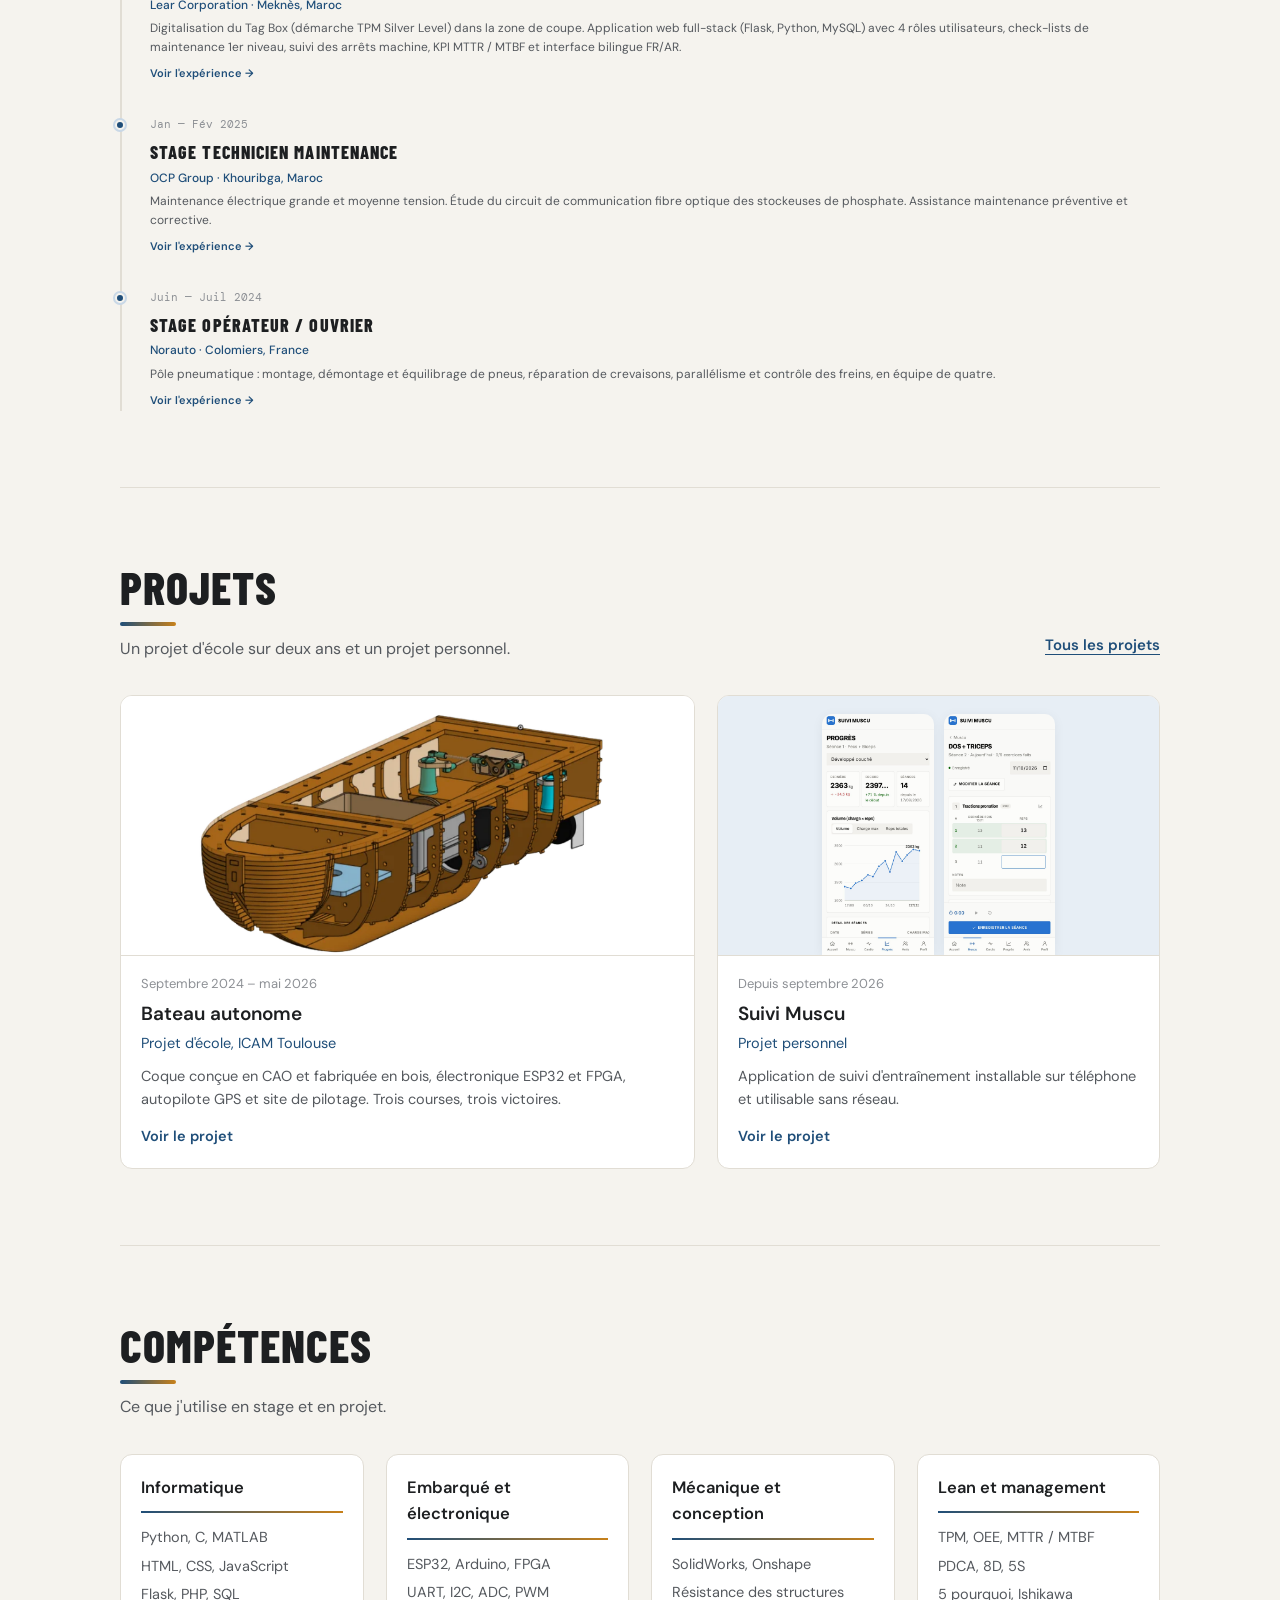
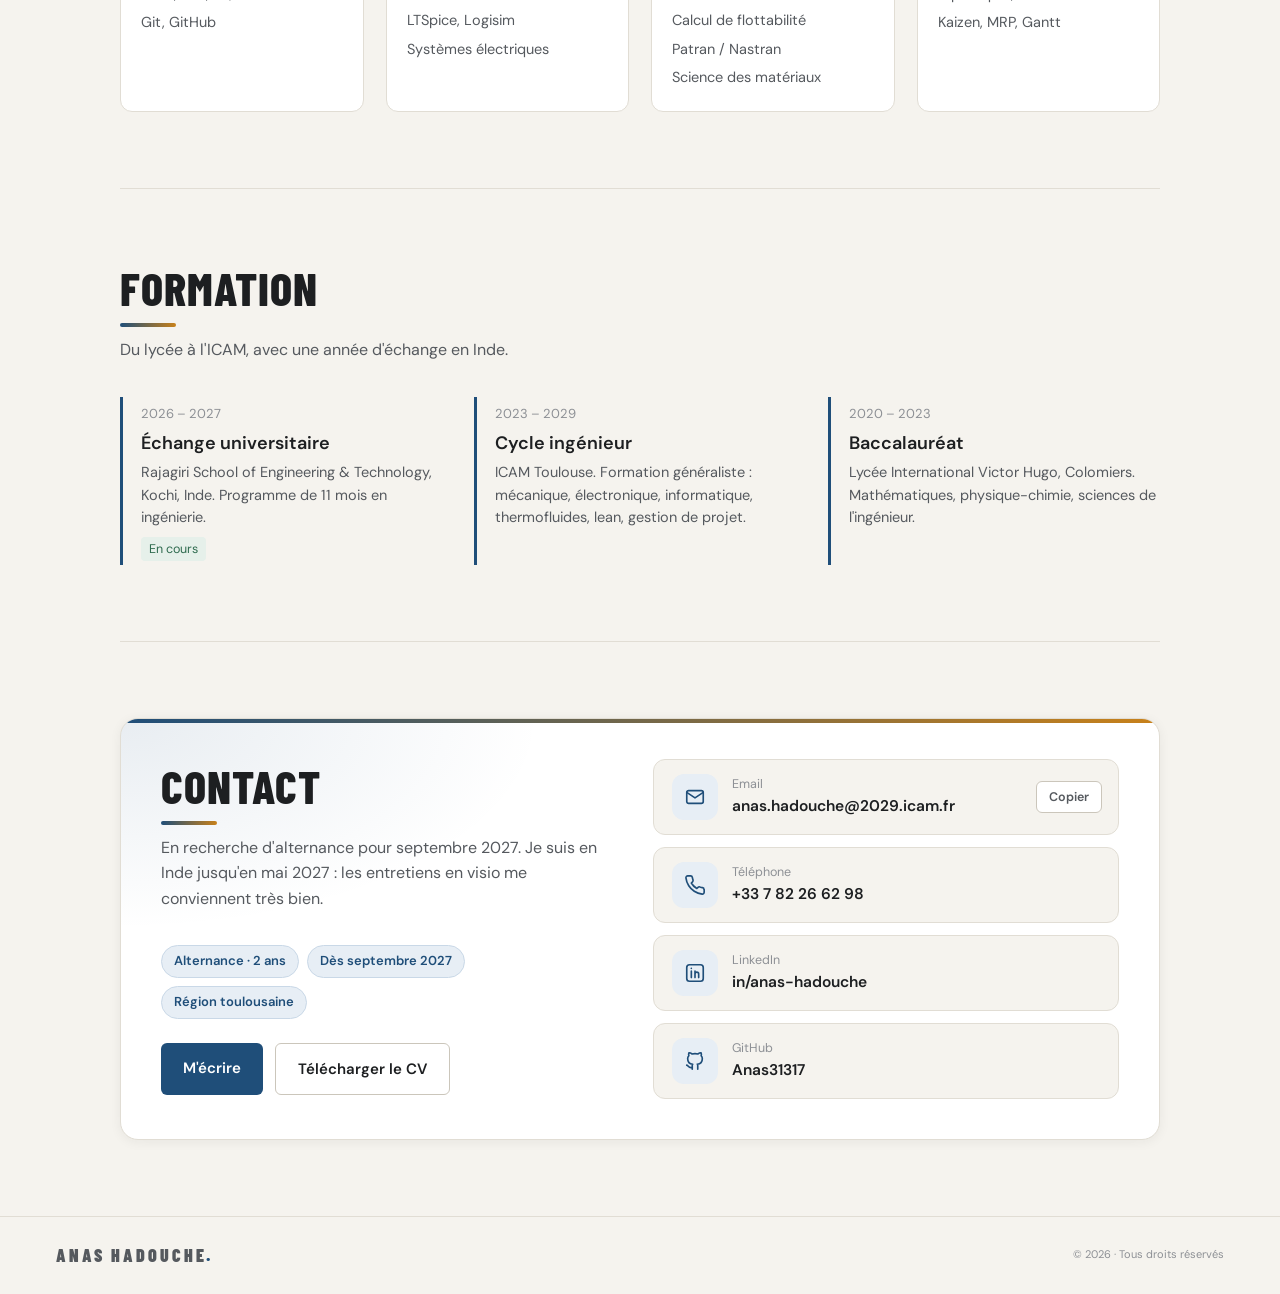
==== commit f18f57cc: "Nouvelle section Contact : carte, boutons, icônes et copie de l'email" ====
--- a/docs/index.html
+++ b/docs/index.html
@@ -5,8 +5,8 @@
   <meta name="viewport" content="width=device-width, initial-scale=1.0">
   <meta name="description" content="Portfolio d'Anas Hadouche — Étudiant ingénieur ICAM Toulouse, spécialisé en systèmes industriels, électronique embarquée et développement web.">
   <title>Anas Hadouche — Portfolio</title>
-  <link rel="stylesheet" href="assets/style.css?v=202611180925">
-  <script src="assets/theme.js?v=202611180925"></script>
+  <link rel="stylesheet" href="assets/style.css?v=202611180928">
+  <script src="assets/theme.js?v=202611180928"></script>
 </head>
 <body>
 
@@ -183,14 +183,29 @@
 
   <!-- CONTACT -->
   <section class="p-sec" id="contact">
-    <div class="p-contact">
-      <div><h2 data-fr="CONTACT" data-en="CONTACT">CONTACT</h2><p class="lead" data-fr="En recherche d'alternance pour septembre 2027. Je suis en Inde jusqu'en mai 2027 : les entretiens en visio me conviennent très bien." data-en="Looking for a work-study position from September 2027. I am in India until May 2027, so video interviews suit me perfectly.">En recherche d'alternance pour septembre 2027. Je suis en Inde jusqu'en mai 2027 : les entretiens en visio me conviennent très bien.</p></div>
-      <ul>
-        <li><small>Email</small><a href="mailto:anas.hadouche@2029.icam.fr">anas.hadouche@2029.icam.fr</a></li>
-        <li><small>LinkedIn</small><a href="https://www.linkedin.com/in/anas-hadouche/" target="_blank" rel="noopener">linkedin.com/in/anas-hadouche</a></li>
-        <li><small>GitHub</small><a href="https://github.com/Anas31317" target="_blank" rel="noopener">github.com/Anas31317</a></li>
-        <li><small data-fr="Téléphone" data-en="Phone">Téléphone</small><a href="tel:+33782266298">+33 7 82 26 62 98</a></li>
-      </ul>
+    <div class="p-contact2">
+      <div class="pc-intro">
+        <h2 data-fr="CONTACT" data-en="CONTACT">CONTACT</h2>
+        <p class="lead" data-fr="En recherche d'alternance pour septembre 2027. Je suis en Inde jusqu'en mai 2027 : les entretiens en visio me conviennent très bien." data-en="Looking for a work-study position from September 2027. I am in India until May 2027, so video interviews suit me perfectly.">En recherche d'alternance pour septembre 2027. Je suis en Inde jusqu'en mai 2027 : les entretiens en visio me conviennent très bien.</p>
+        <ul class="pc-tags">
+          <li data-fr="Alternance · 2 ans" data-en="Work-study · 2 years">Alternance · 2 ans</li>
+          <li data-fr="Dès septembre 2027" data-en="From September 2027">Dès septembre 2027</li>
+          <li data-fr="Région toulousaine" data-en="Toulouse area">Région toulousaine</li>
+        </ul>
+        <div class="p-btns">
+          <a class="p-btn main" href="mailto:anas.hadouche@2029.icam.fr" data-fr="M'écrire" data-en="Email me">M'écrire</a>
+          <a class="p-btn sec" href="assets/pdf/cv_anas_hadouche.pdf" download data-fr="Télécharger le CV" data-en="Download CV">Télécharger le CV</a>
+        </div>
+      </div>
+      <div class="pc-grid">
+        <div class="pc-tile">
+          <a class="pc-link" href="mailto:anas.hadouche@2029.icam.fr"><span class="pc-ico"><svg width="22" height="22" viewBox="0 0 24 24" fill="none" stroke="currentColor" stroke-width="1.8" stroke-linecap="round" stroke-linejoin="round" aria-hidden="true"><rect x="3" y="5" width="18" height="14" rx="2"/><path d="m3 7 9 6 9-6"/></svg></span><span><small>Email</small><b>anas.hadouche@2029.icam.fr</b></span></a>
+          <button class="pc-copy" type="button" onclick="copyMail(this)" data-fr="Copier" data-en="Copy">Copier</button>
+        </div>
+        <div class="pc-tile"><a class="pc-link" href="tel:+33782266298"><span class="pc-ico"><svg width="22" height="22" viewBox="0 0 24 24" fill="none" stroke="currentColor" stroke-width="1.8" stroke-linecap="round" stroke-linejoin="round" aria-hidden="true"><path d="M22 16.9v3a2 2 0 0 1-2.2 2 19.8 19.8 0 0 1-8.6-3.1 19.5 19.5 0 0 1-6-6A19.8 19.8 0 0 1 2.1 4.2 2 2 0 0 1 4.1 2h3a2 2 0 0 1 2 1.7c.1.9.4 1.8.7 2.7a2 2 0 0 1-.5 2.1L8 9.8a16 16 0 0 0 6 6l1.3-1.3a2 2 0 0 1 2.1-.4c.9.3 1.8.6 2.7.7a2 2 0 0 1 1.7 2z"/></svg></span><span><small data-fr="Téléphone" data-en="Phone">Téléphone</small><b>+33 7 82 26 62 98</b></span></a></div>
+        <div class="pc-tile"><a class="pc-link" href="https://www.linkedin.com/in/anas-hadouche/" target="_blank" rel="noopener"><span class="pc-ico"><svg width="22" height="22" viewBox="0 0 24 24" fill="none" stroke="currentColor" stroke-width="1.8" stroke-linecap="round" stroke-linejoin="round" aria-hidden="true"><rect x="3" y="3" width="18" height="18" rx="3"/><path d="M8 10v7M8 7v.01M12 17v-4a2 2 0 0 1 4 0v4M12 10v7"/></svg></span><span><small>LinkedIn</small><b>in/anas-hadouche</b></span></a></div>
+        <div class="pc-tile"><a class="pc-link" href="https://github.com/Anas31317" target="_blank" rel="noopener"><span class="pc-ico"><svg width="22" height="22" viewBox="0 0 24 24" fill="none" stroke="currentColor" stroke-width="1.8" stroke-linecap="round" stroke-linejoin="round" aria-hidden="true"><path d="M9 19c-4 1.3-4-2-6-2.5M15 21v-3.5c0-1 .1-1.4-.5-2 2.8-.3 5.5-1.4 5.5-6a4.6 4.6 0 0 0-1.3-3.2 4.2 4.2 0 0 0-.1-3.2s-1.1-.3-3.5 1.3a12 12 0 0 0-6.2 0C6.5 2.8 5.4 3.1 5.4 3.1a4.2 4.2 0 0 0-.1 3.2A4.6 4.6 0 0 0 4 9.5c0 4.6 2.7 5.7 5.5 6-.6.6-.6 1.2-.5 2V21"/></svg></span><span><small>GitHub</small><b>Anas31317</b></span></a></div>
+      </div>
     </div>
   </section>
 </div>
@@ -227,5 +242,15 @@
   if (!location.hash) window.scrollTo(0, 0);
 </script>
 
+<script>
+  // copie l'email ; le bouton dit « Copié » deux secondes
+  function copyMail(btn) {
+    navigator.clipboard.writeText('anas.hadouche@2029.icam.fr').then(function () {
+      var en = document.documentElement.lang === 'en';
+      btn.textContent = en ? 'Copied' : 'Copié'; btn.classList.add('ok');
+      setTimeout(function () { btn.textContent = btn.getAttribute(en ? 'data-en' : 'data-fr'); btn.classList.remove('ok'); }, 2000);
+    });
+  }
+</script>
 </body>
 </html>
--- a/docs/assets/style.css
+++ b/docs/assets/style.css
@@ -713,3 +713,48 @@
 .p-langs > span + span { margin-top: 4px; }
 .p-langs .in { display: inline; }
 .p-langs a { white-space: nowrap; }
+
+/* ── CONTACT ── */
+.p-contact2 {
+  display: grid; grid-template-columns: 1fr 1.05fr; gap: 48px; align-items: center;
+  padding: 40px; border-radius: 18px; border: 1px solid var(--border);
+  background: radial-gradient(600px 300px at 0% 0%, var(--glow), transparent 70%), var(--surface);
+  box-shadow: var(--shadow); position: relative; overflow: hidden;
+}
+.p-contact2::before {
+  content: ""; position: absolute; inset: 0 0 auto 0; height: 4px;
+  background: linear-gradient(90deg, var(--accent), var(--accent-2));
+}
+.pc-tags { list-style: none; display: flex; flex-wrap: wrap; gap: 8px; margin: 18px 0 24px; }
+.pc-tags li { font-size: 13px; font-weight: 600; color: var(--accent); background: var(--accent-l); border: 1px solid var(--accent-m); padding: 5px 12px; border-radius: 999px; }
+.pc-grid { display: grid; grid-template-columns: 1fr; gap: 12px; }
+.pc-tile {
+  position: relative; border: 1px solid var(--border); border-radius: 12px; background: var(--bg);
+  transition: transform .25s ease-out, border-color .25s, box-shadow .25s;
+}
+.pc-tile:hover { transform: translateY(-4px); border-color: var(--accent-m); box-shadow: 0 12px 28px var(--glow); }
+.pc-link { display: flex; align-items: center; gap: 14px; padding: 14px 18px; text-decoration: none; color: var(--text); min-height: 44px; }
+.pc-link:focus-visible { outline: 2px solid var(--accent); outline-offset: 2px; border-radius: 12px; }
+.pc-ico {
+  flex: none; width: 46px; height: 46px; border-radius: 12px; display: grid; place-items: center;
+  color: var(--accent); background: var(--accent-l); transition: transform .25s ease-out, background .25s, color .25s;
+}
+.pc-tile:hover .pc-ico { transform: scale(1.1) rotate(-6deg); background: var(--accent); color: var(--on-accent); }
+.pc-link small { display: block; font-size: 12.5px; color: var(--text-3); }
+.pc-link b { display: block; font-weight: 600; font-size: 15.5px; overflow-wrap: anywhere; }
+.pc-copy {
+  position: absolute; top: 50%; right: 16px; transform: translateY(-50%);
+  font: 600 12.5px 'DM Sans', sans-serif; color: var(--text-2); background: var(--surface);
+  border: 1px solid var(--border-s); border-radius: 6px; padding: 7px 12px; cursor: pointer;
+  transition: color .2s, border-color .2s;
+}
+.pc-copy:hover { color: var(--accent); border-color: var(--accent); }
+.pc-copy.ok { color: var(--ok); border-color: var(--ok); }
+@media (max-width: 900px) { .p-contact2 { grid-template-columns: 1fr; gap: 28px; padding: 28px 22px; } }
+@media (max-width: 600px) {
+  .p-contact2 { padding: 24px 14px; }
+  .pc-link { gap: 12px; padding: 12px; }
+  .pc-ico { width: 40px; height: 40px; border-radius: 10px; }
+  .pc-link b { font-size: 14px; overflow-wrap: normal; }
+  .pc-copy { position: static; transform: none; margin: 0 12px 12px 64px; }
+}
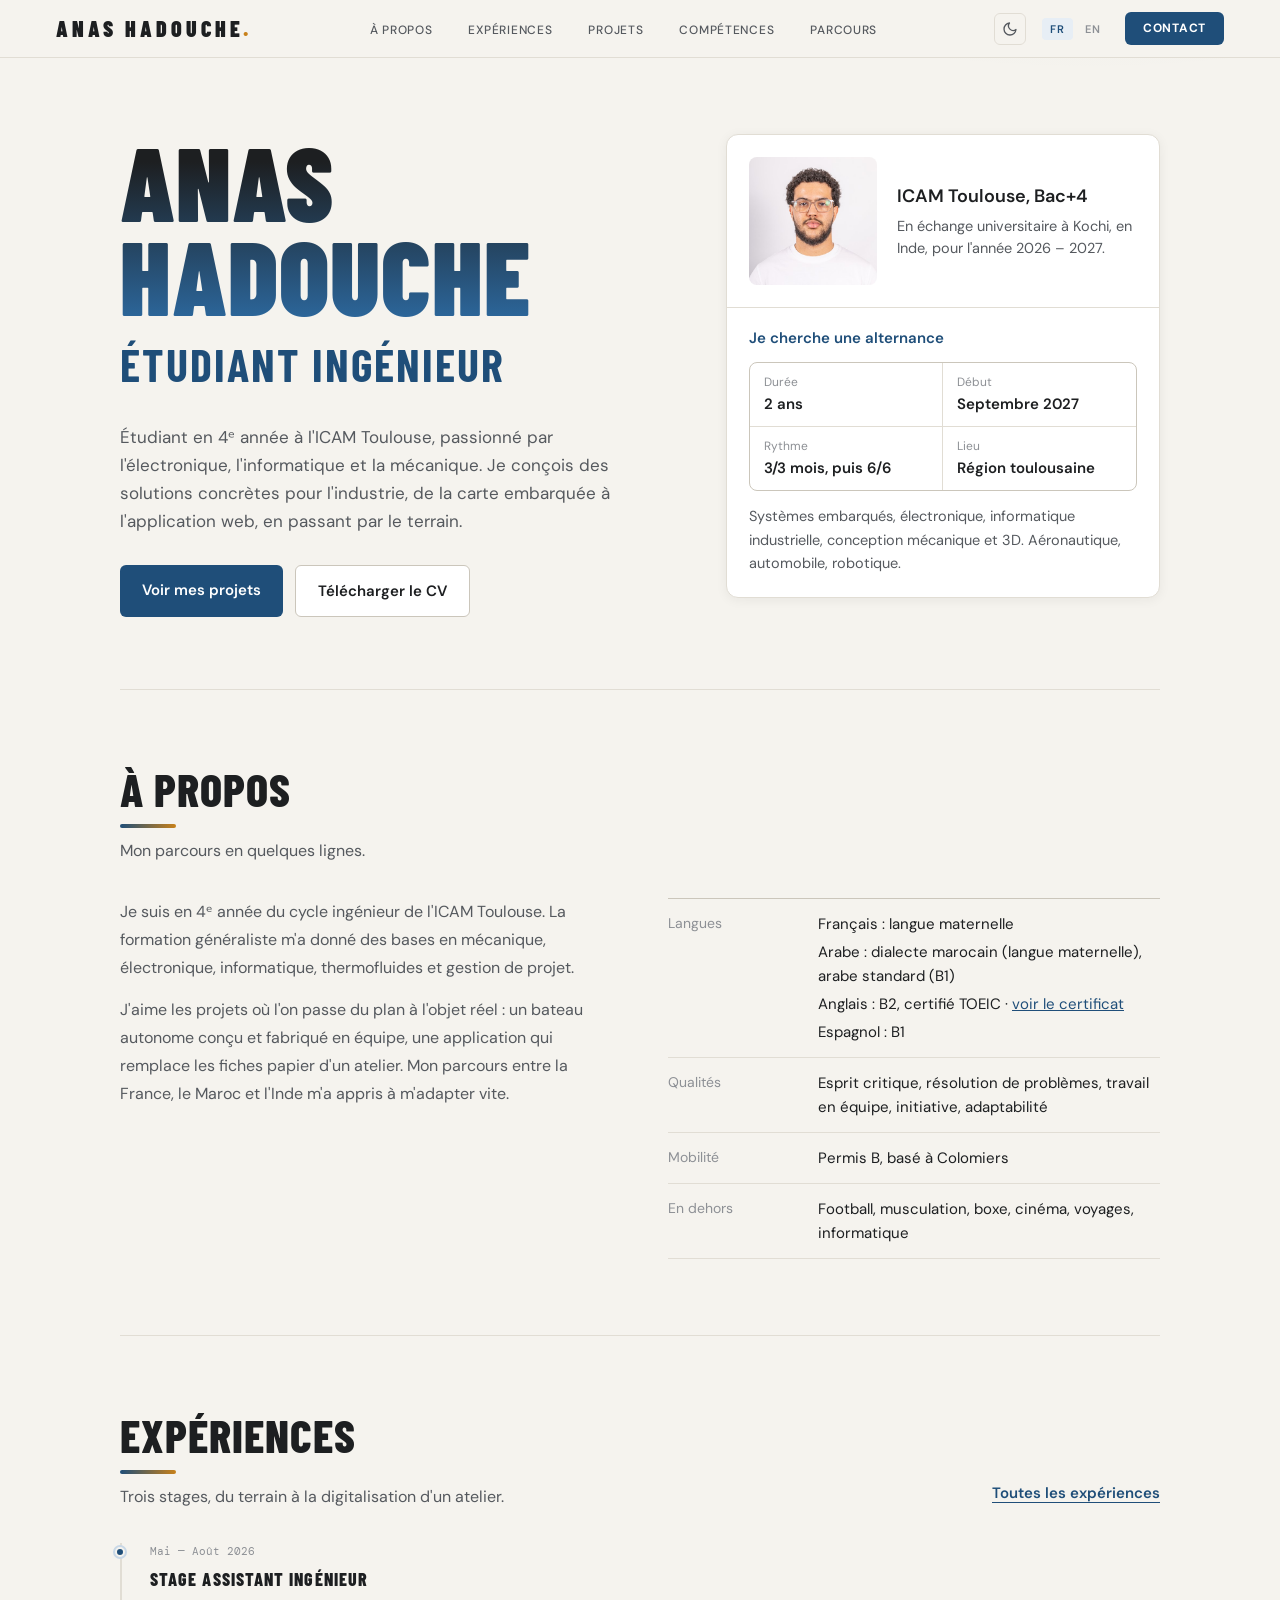
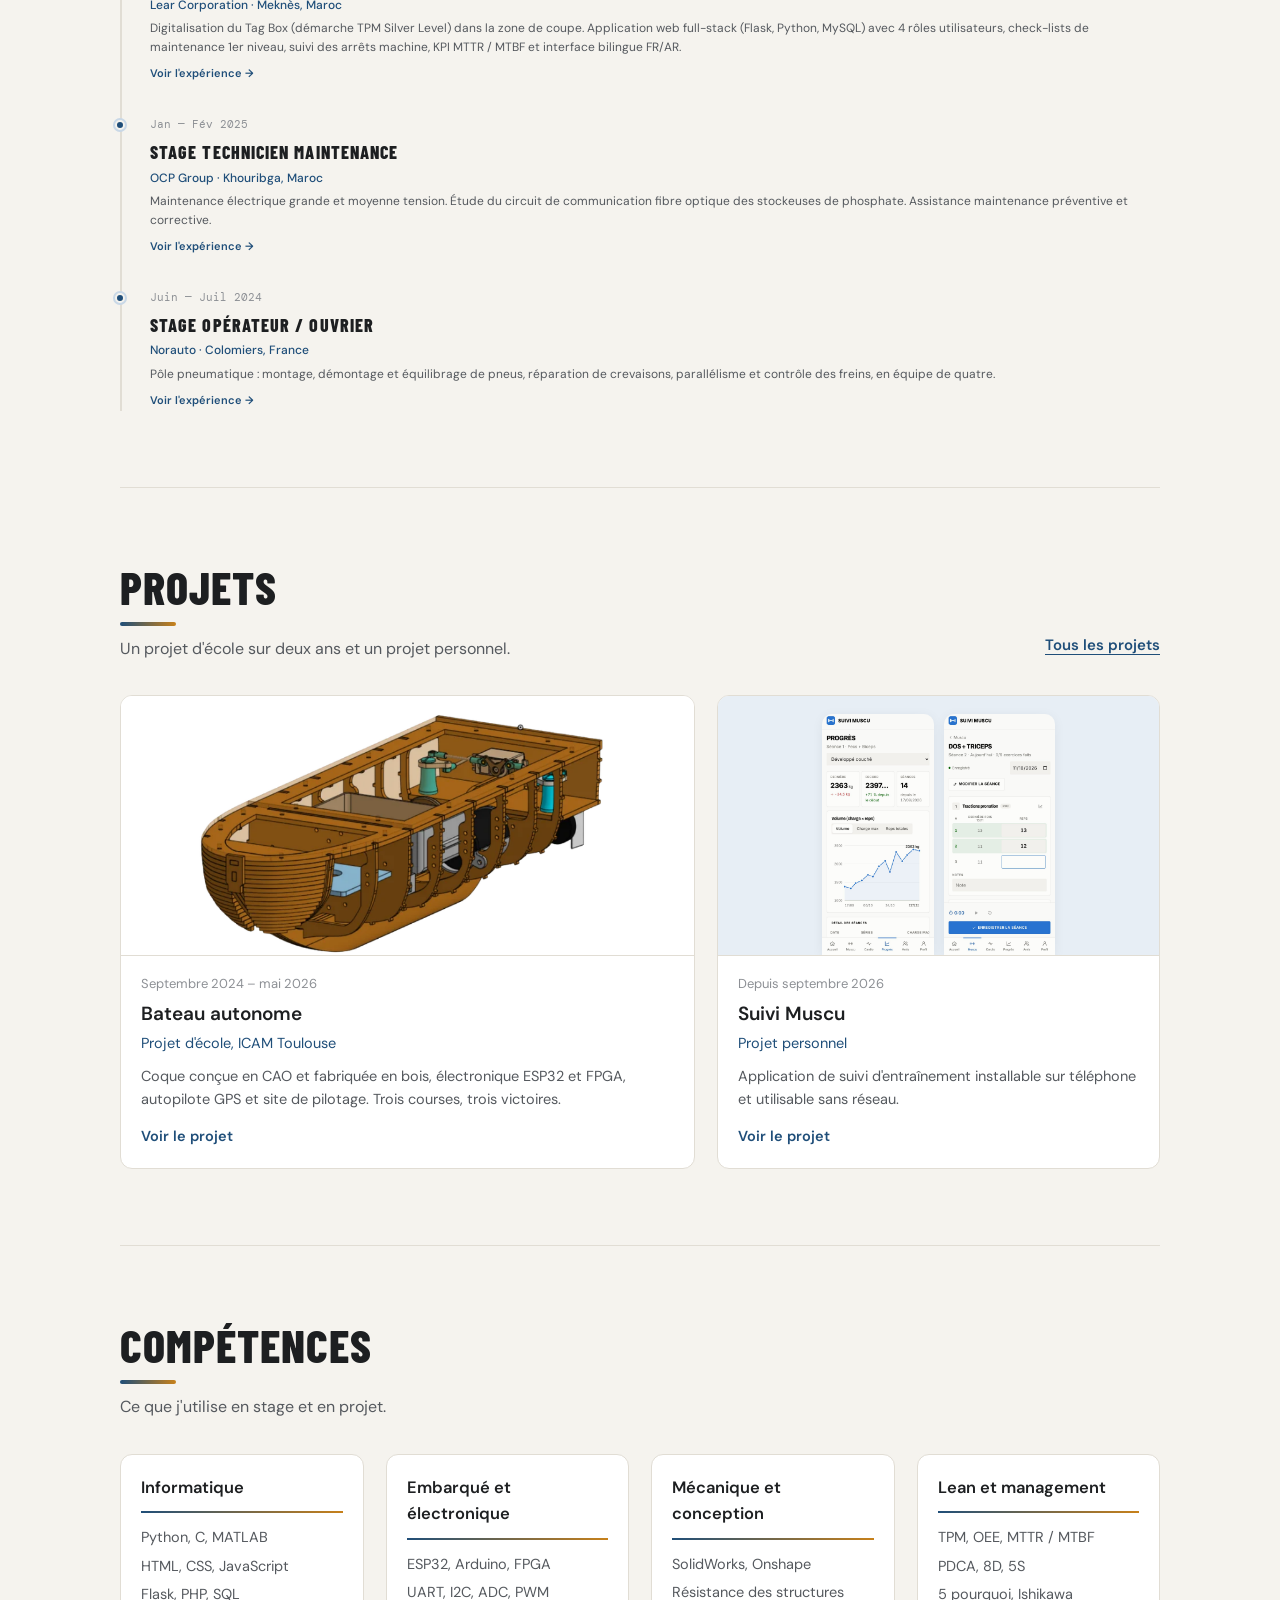
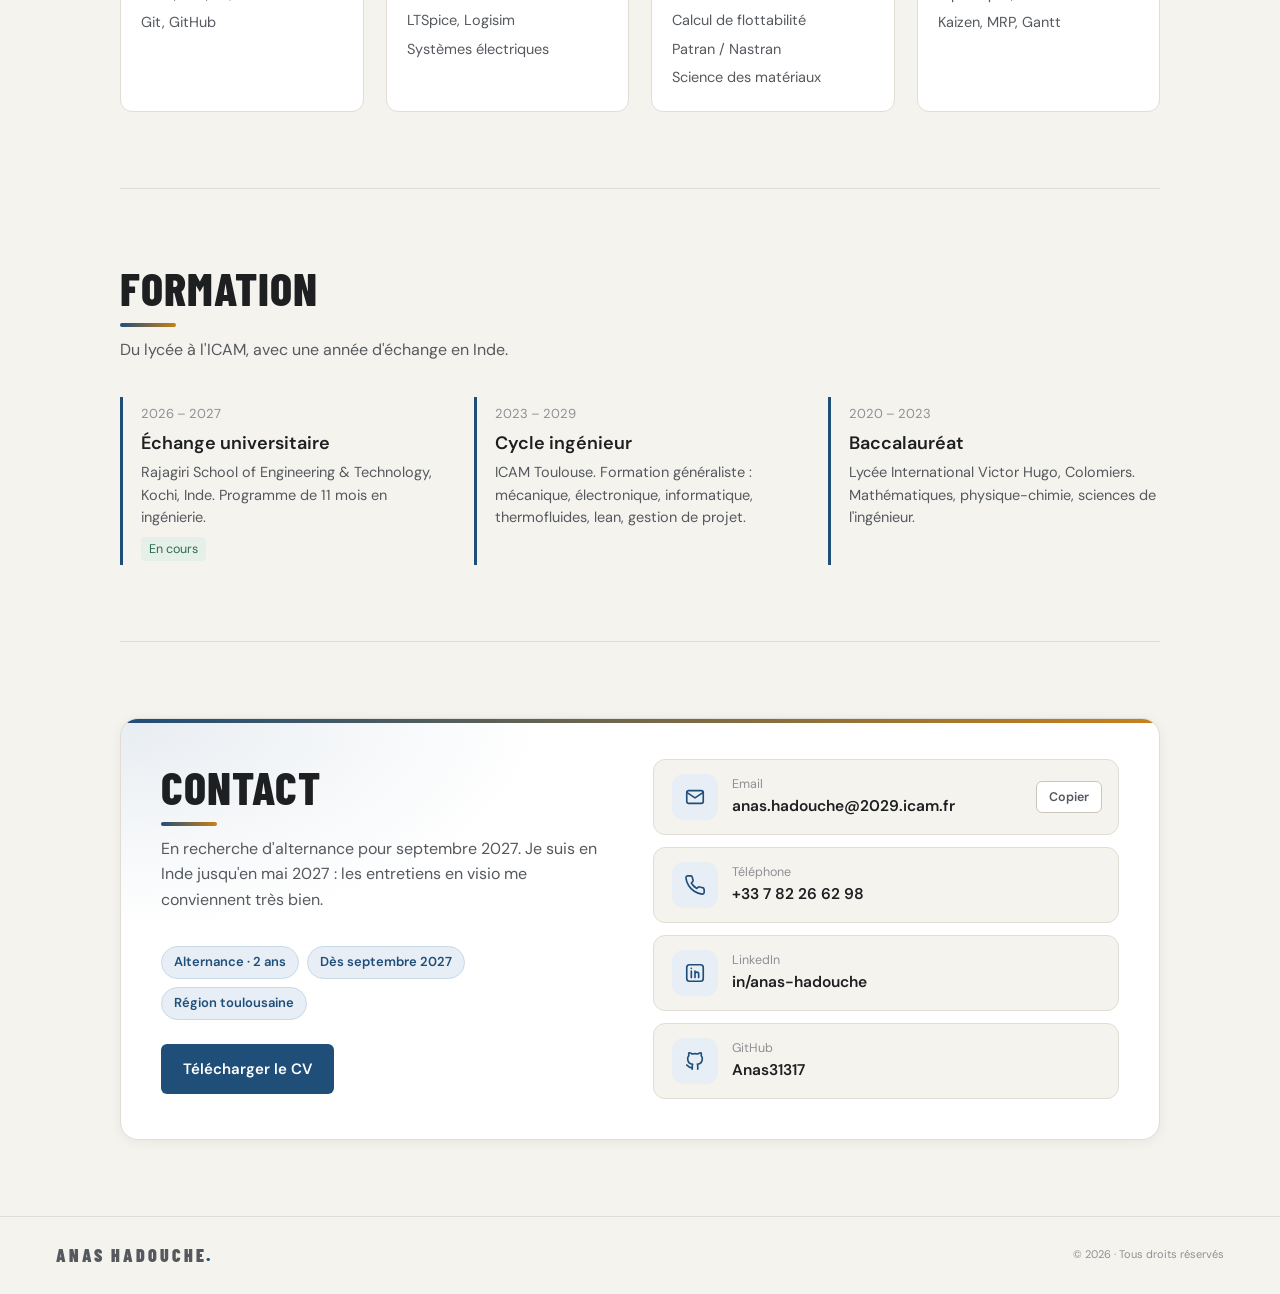
==== commit 24637f86: "Bouton Contact : panneau latéral sur toutes les pages ; retrait de « M'écrire »" ====
--- a/docs/index.html
+++ b/docs/index.html
@@ -5,8 +5,8 @@
   <meta name="viewport" content="width=device-width, initial-scale=1.0">
   <meta name="description" content="Portfolio d'Anas Hadouche — Étudiant ingénieur ICAM Toulouse, spécialisé en systèmes industriels, électronique embarquée et développement web.">
   <title>Anas Hadouche — Portfolio</title>
-  <link rel="stylesheet" href="assets/style.css?v=202611180928">
-  <script src="assets/theme.js?v=202611180928"></script>
+  <link rel="stylesheet" href="assets/style.css?v=202611180932">
+  <script src="assets/theme.js?v=202611180932"></script>
 </head>
 <body>
 
@@ -193,8 +193,7 @@
           <li data-fr="Région toulousaine" data-en="Toulouse area">Région toulousaine</li>
         </ul>
         <div class="p-btns">
-          <a class="p-btn main" href="mailto:anas.hadouche@2029.icam.fr" data-fr="M'écrire" data-en="Email me">M'écrire</a>
-          <a class="p-btn sec" href="assets/pdf/cv_anas_hadouche.pdf" download data-fr="Télécharger le CV" data-en="Download CV">Télécharger le CV</a>
+          <a class="p-btn main" href="assets/pdf/cv_anas_hadouche.pdf" download data-fr="Télécharger le CV" data-en="Download CV">Télécharger le CV</a>
         </div>
       </div>
       <div class="pc-grid">
@@ -242,15 +241,5 @@
   if (!location.hash) window.scrollTo(0, 0);
 </script>
 
-<script>
-  // copie l'email ; le bouton dit « Copié » deux secondes
-  function copyMail(btn) {
-    navigator.clipboard.writeText('anas.hadouche@2029.icam.fr').then(function () {
-      var en = document.documentElement.lang === 'en';
-      btn.textContent = en ? 'Copied' : 'Copié'; btn.classList.add('ok');
-      setTimeout(function () { btn.textContent = btn.getAttribute(en ? 'data-en' : 'data-fr'); btn.classList.remove('ok'); }, 2000);
-    });
-  }
-</script>
 </body>
 </html>
--- a/docs/assets/style.css
+++ b/docs/assets/style.css
@@ -758,3 +758,31 @@
   .pc-link b { font-size: 14px; overflow-wrap: normal; }
   .pc-copy { position: static; transform: none; margin: 0 12px 12px 64px; }
 }
+
+/* ── PANNEAU CONTACT (latéral) ── */
+.contact-drawer {
+  position: fixed; inset: 0 0 0 auto; margin: 0; height: 100dvh; max-height: none;
+  width: min(440px, 100%); padding: 28px 28px 32px; border: 0; border-left: 1px solid var(--border);
+  background: radial-gradient(500px 260px at 100% 0%, var(--glow), transparent 70%), var(--surface);
+  color: var(--text); overflow-y: auto; box-shadow: -20px 0 60px rgba(0,0,0,0.25);
+}
+.contact-drawer[open] { animation: cd-in .3s ease-out; }
+.contact-drawer.closing { animation: cd-out .22s ease-in forwards; }
+.contact-drawer::backdrop { background: rgba(8,14,22,0.45); backdrop-filter: blur(3px); animation: cd-fade .3s ease-out; }
+.contact-drawer.closing::backdrop { opacity: 0; transition: opacity .22s; }
+@keyframes cd-in { from { transform: translateX(100%); } to { transform: none; } }
+@keyframes cd-out { to { transform: translateX(100%); } }
+@keyframes cd-fade { from { opacity: 0; } }
+.cd-head { display: flex; align-items: center; justify-content: space-between; margin-bottom: 14px; }
+.cd-head h2 { font-family: 'Barlow Condensed', sans-serif; font-weight: 800; font-size: 40px; letter-spacing: 1px; text-transform: uppercase; }
+.cd-head h2::after { content: ""; display: block; width: 48px; height: 4px; border-radius: 2px; margin-top: 8px; background: linear-gradient(90deg, var(--accent), var(--accent-2)); }
+.cd-close {
+  width: 44px; height: 44px; display: grid; place-items: center; border-radius: 10px; cursor: pointer;
+  background: none; border: 1px solid var(--border); color: var(--text-2); transition: color .2s, border-color .2s, transform .2s;
+}
+.cd-close:hover { color: var(--accent); border-color: var(--accent-m); transform: rotate(90deg); }
+.cd-close:focus-visible { outline: 2px solid var(--accent); outline-offset: 2px; }
+.cd-lead { color: var(--text-2); font-size: 15px; line-height: 1.6; }
+.contact-drawer .pc-tags { margin: 16px 0 22px; }
+.contact-drawer .pc-copy { position: static; transform: none; margin: 0 12px 12px 74px; }
+.cd-cv { display: inline-block; margin-top: 22px; }
